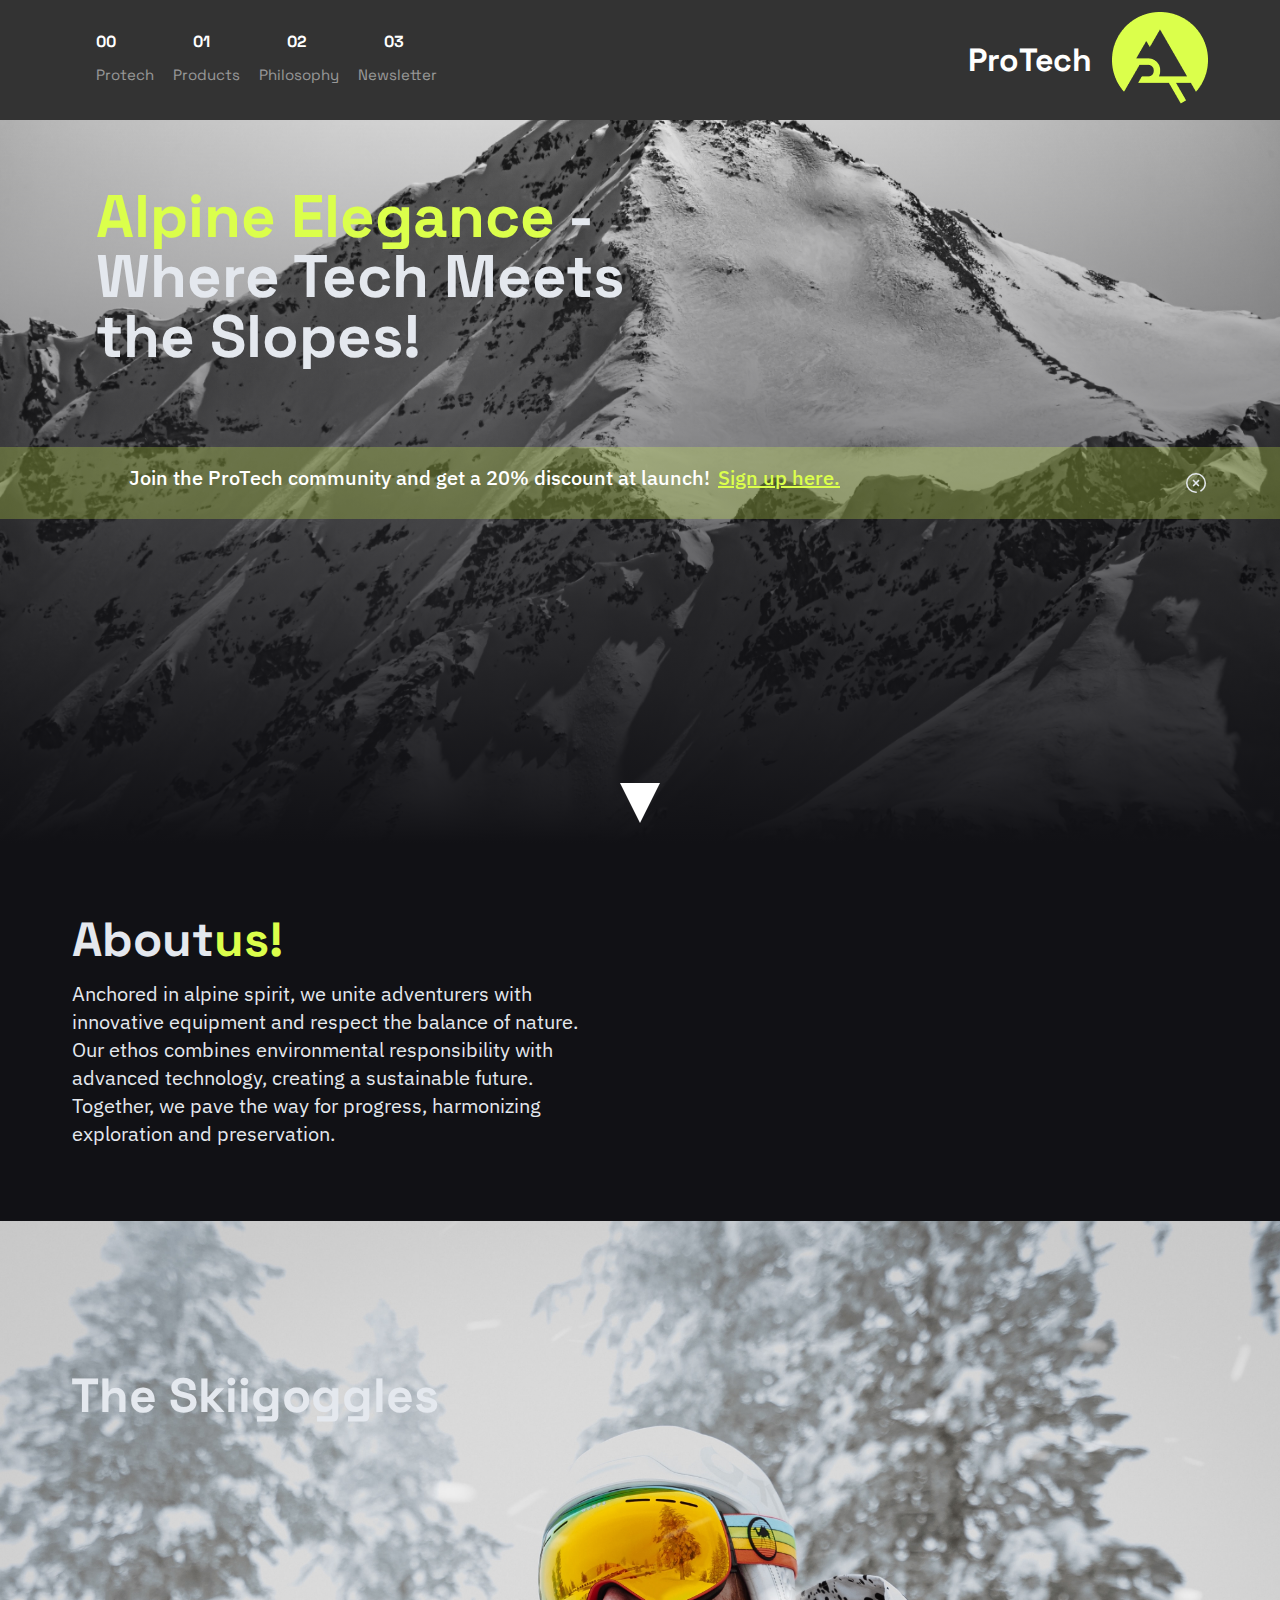
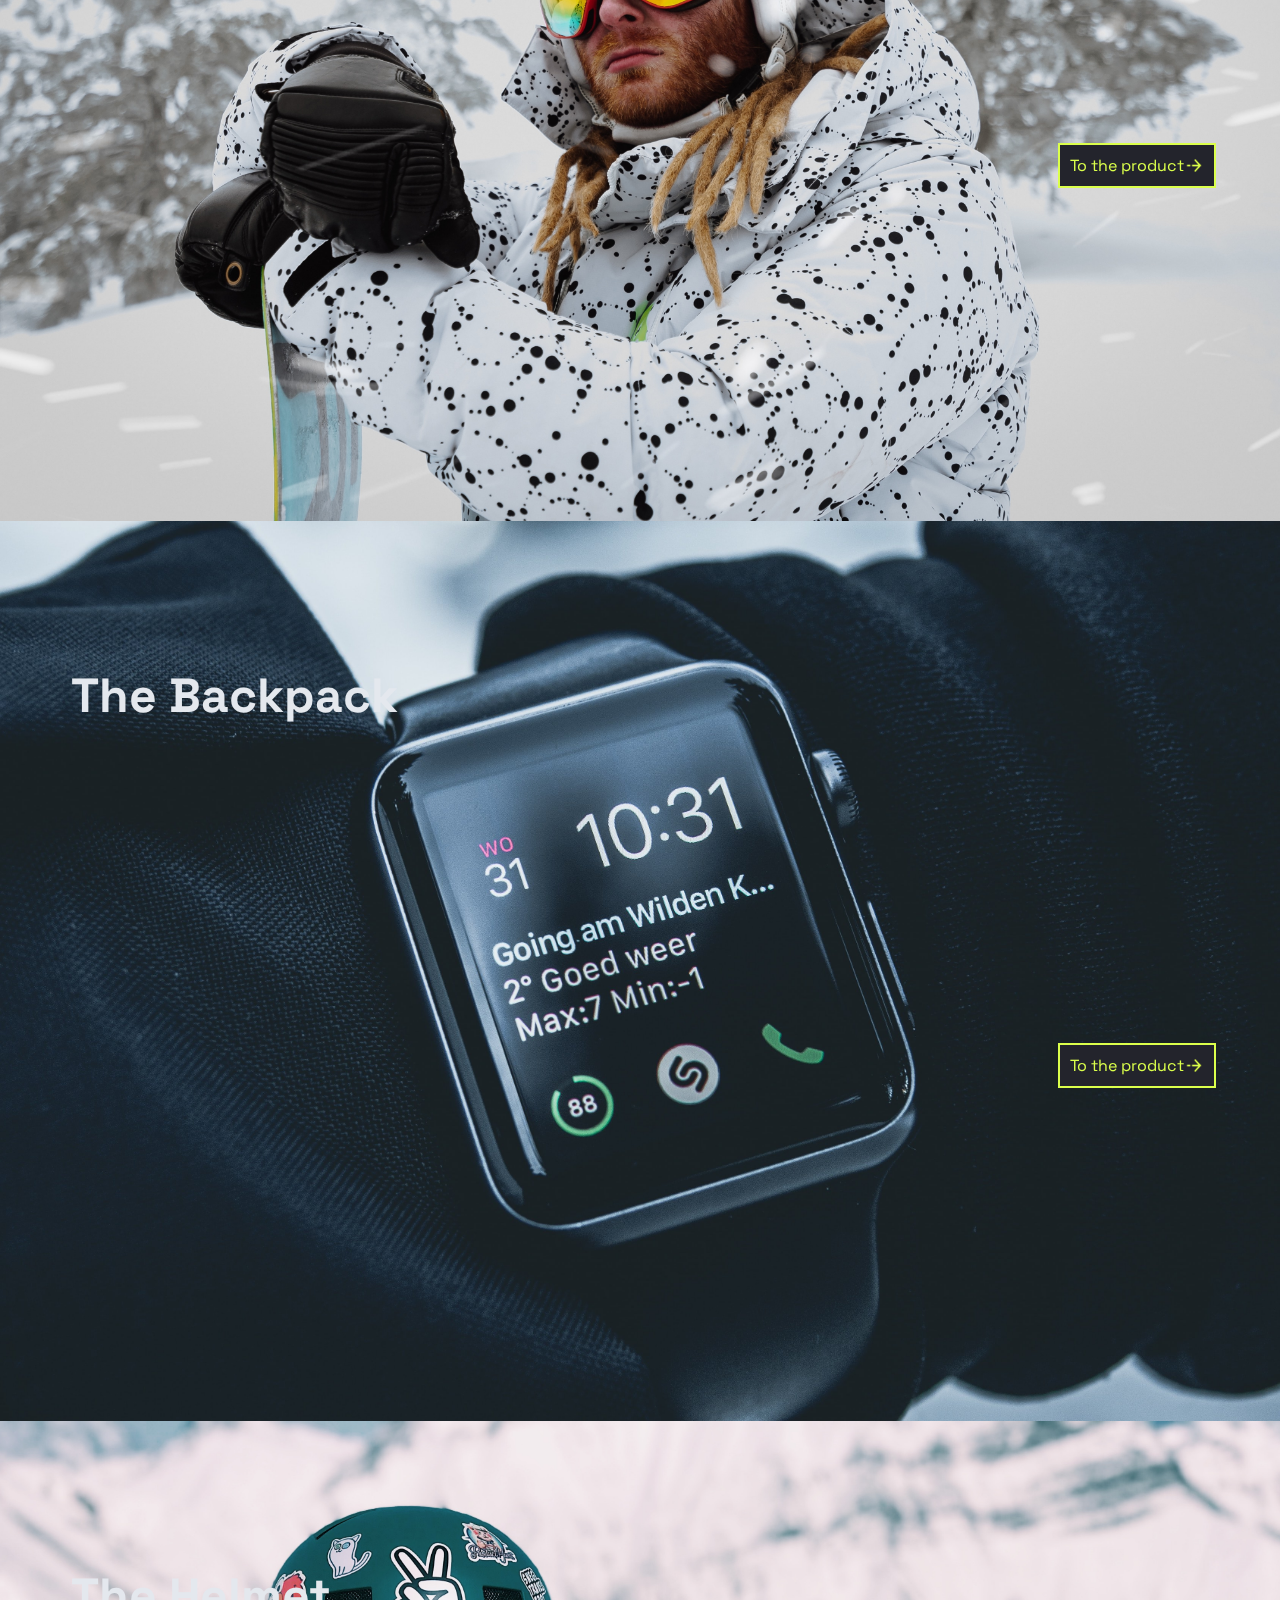
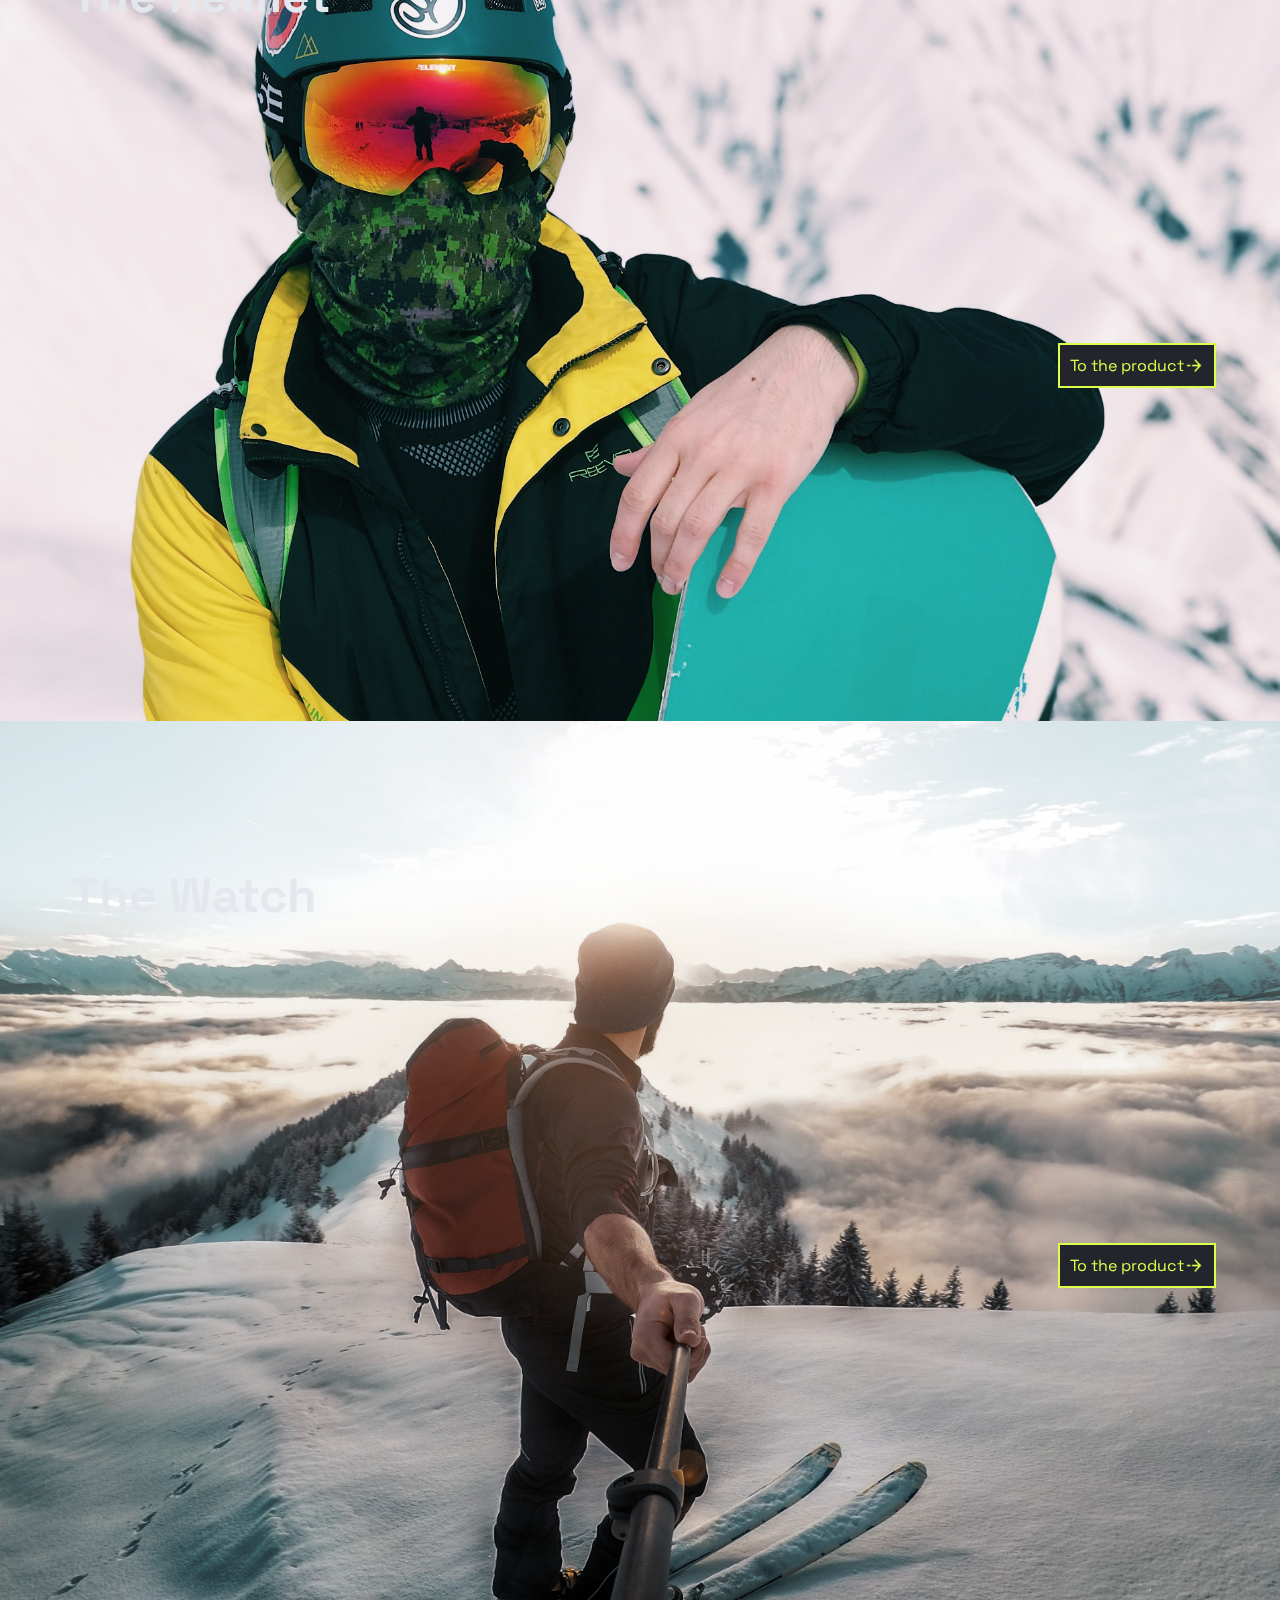
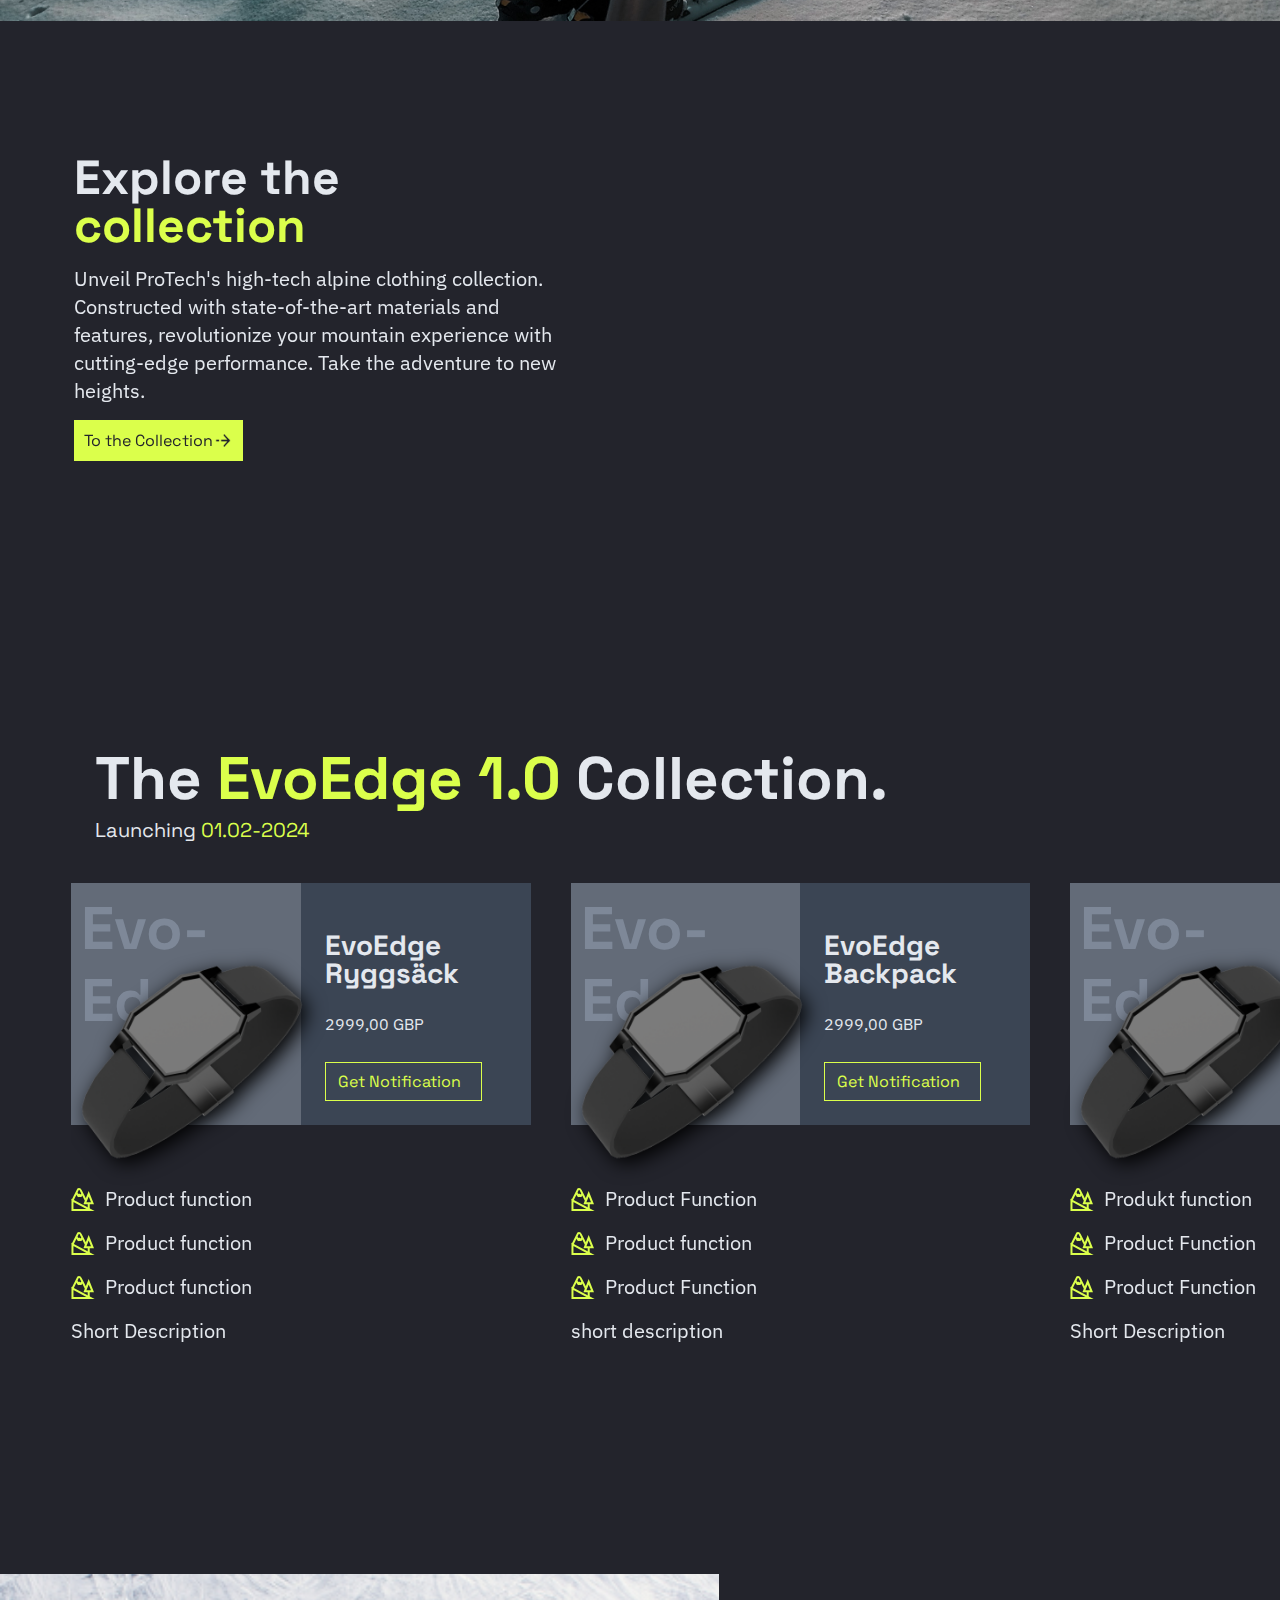
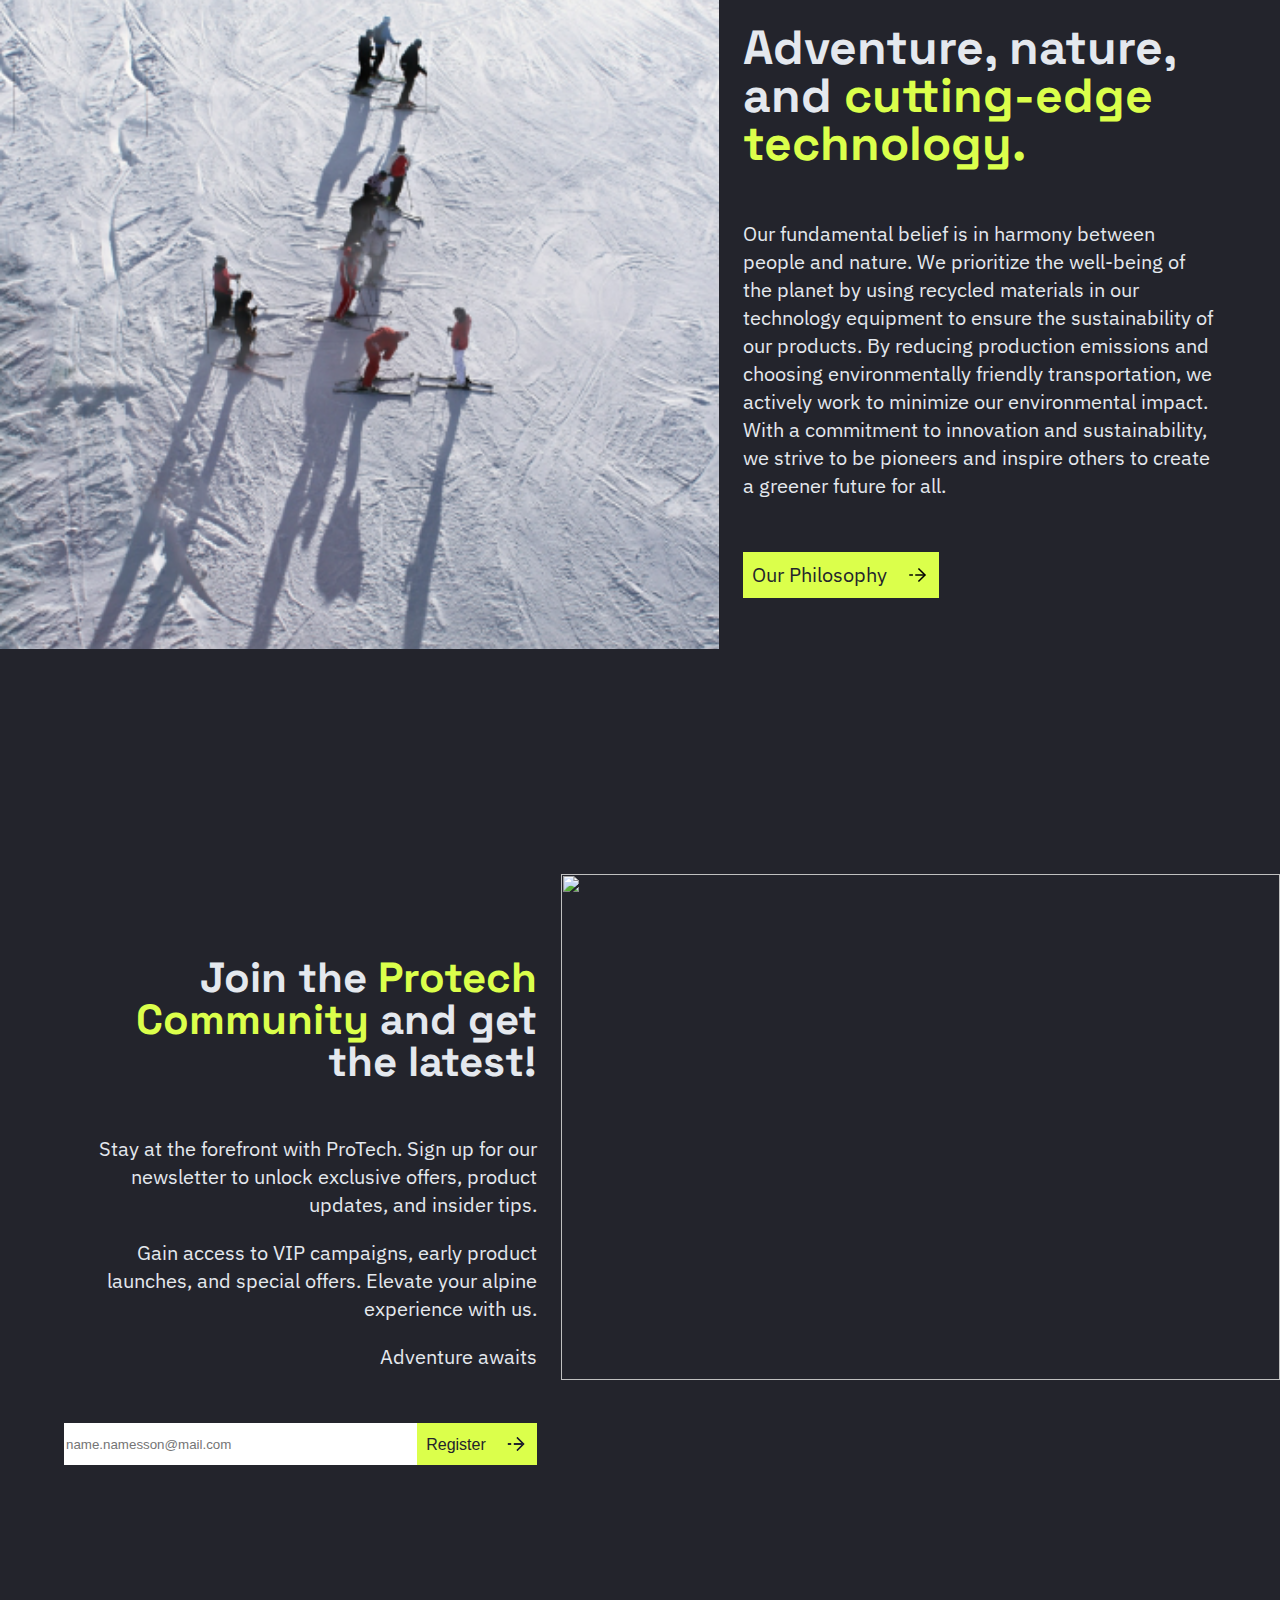
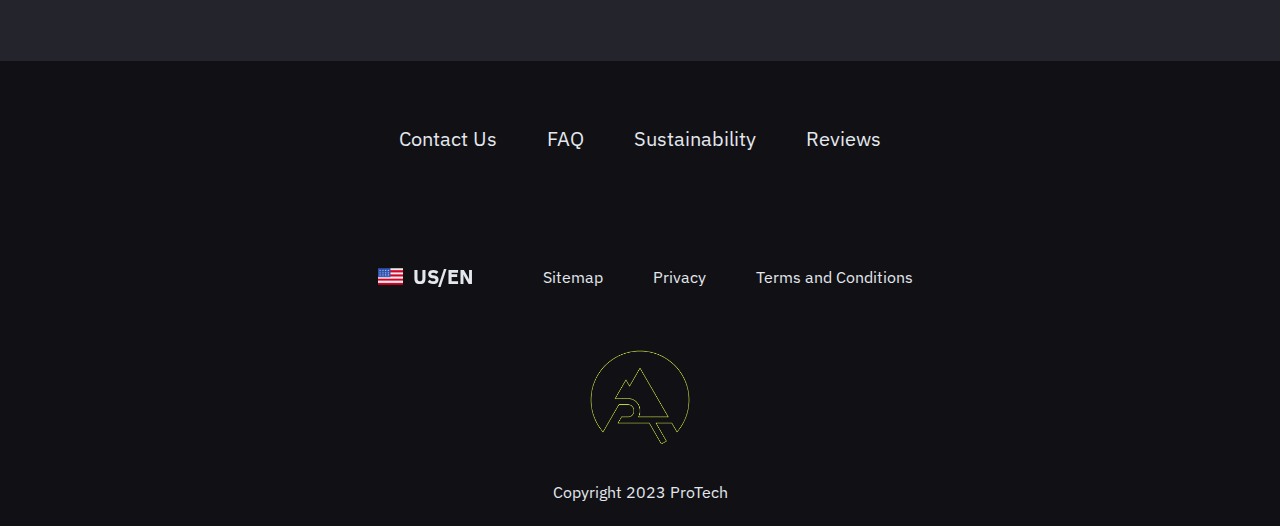
==== indexEN.html @ fd03e76d "Merge pull request #29 from Karlsson2/lasfix" ====
<!DOCTYPE html>
<html lang="en">
  <head>
    <meta charset="UTF-8" />
    <meta name="viewport" content="width=device-width, initial-scale=1.0" />
    <link rel="stylesheet" href="styles.css" />
    <link
      rel="stylesheet"
      href="https://cdnjs.cloudflare.com/ajax/libs/font-awesome/6.4.2/css/all.min.css"
      integrity="sha512-z3gLpd7yknf1YoNbCzqRKc4qyor8gaKU1qmn+CShxbuBusANI9QpRohGBreCFkKxLhei6S9CQXFEbbKuqLg0DA=="
      crossorigin="anonymous"
      referrerpolicy="no-referrer"
    />
    <link rel="preconnect" href="https://fonts.googleapis.com" />
    <link rel="preconnect" href="https://fonts.gstatic.com" crossorigin />
    <link
      href="https://fonts.googleapis.com/css2?family=Space+Grotesk:wght@300;400;500;600;700&display=swap"
      rel="stylesheet"
    />
    <link
      href="https://fonts.googleapis.com/css2?family=IBM+Plex+Sans&display=swap"
      rel="stylesheet"
    />
    <link
      rel="stylesheet"
      href="https://cdn.jsdelivr.net/npm/swiper@11/swiper-bundle.min.css"
    />
    <title>Pro-Tech</title>
  </head>
  <body>
    <div class="header"></div>
    <header class="sticky-nav" id="sticky-nav">
      <div class="headerlogo" id="headerlogo">
        <h1>ProTech</h1>
        <img src="images/Protech.png" alt="" />
      </div>
      <div id="navigation" class="navigation">
        <div class="numbers">
          <h2>00</h2>
          <h2>01</h2>
          <h2>02</h2>
          <h2>03</h2>
        </div>
        <div class="progress-bar" id="progress-bar"></div>
        <div class="pages">
          <h2>Protech</h2>
          <h2>Products</h2>
          <h2>Philosophy</h2>
          <h2>Newsletter</h2>
        </div>
      </div>
    </header>
    <div class="hero-image">
      <div class="main-title">
        <h1>
          <span class="mainTitlespan" style="color: #dbff4b"
            >Alpine Elegance </span
          >-<br />
          Where Tech Meets <br />the Slopes!
        </h1>
      </div>
      <div class="newsletterBanner">
        <p>
          Join the ProTech community and get a 20% discount at launch!
          <span class="newsletterlink">Sign up here.</span>
        </p>
        <svg
          xmlns="http://www.w3.org/2000/svg"
          width="24"
          height="24"
          viewBox="0 0 24 24"
          fill="none"
        >
          <path
            d="M14.4001 9.59424L9.6001 14.3862"
            stroke="#E4E8EE"
            stroke-width="1.5"
            stroke-linecap="square"
          />
          <path
            d="M14.4001 14.3893L9.6001 9.59229"
            stroke="#E4E8EE"
            stroke-width="1.5"
            stroke-linecap="square"
          />
          <path
            d="M16.952 19.814C19.536 18.173 21.25 15.287 21.25 12C21.25 6.891 17.11 2.75 12 2.75C6.89 2.75 2.75 6.891 2.75 12C2.75 17.108 6.89 21.25 12 21.25"
            stroke="#E4E8EE"
            stroke-width="1.5"
            stroke-linecap="square"
          />
        </svg>
      </div>
      <a href="#about-us"
        ><img class="arrow-title" src="images/arrow.png" alt=""
      /></a>
    </div>
    <div class="about-us" id="about-us">
      <div class="title">About<span class="limeyellow">us!</span></div>
      <div class="text">
        Anchored in alpine spirit, we unite adventurers with innovative
        equipment and respect the balance of nature. Our ethos combines
        environmental responsibility with advanced technology, creating a
        sustainable future. Together, we pave the way for progress, harmonizing
        exploration and preservation.
      </div>
    </div>
    <div class="slidey-images">
      <div class="image-card goggles">
        <h2 class="producth2">The Skiigoggles</h2>
        <div class="button-container">
          <h2>The Skiigoggles</h2>
          <a href="#">
            <div class="empty-button">
              To the product <img src="images/arrow-right.png" alt="" />
            </div>
          </a>
        </div>
      </div>
      <div class="image-card watch">
        <h2 class="producth2">The Backpack</h2>
        <div class="button-container">
          <h2>The Backpack</h2>
          <a href="#">
            <div class="empty-button">
              To the product <img src="images/arrow-right.png" alt="" />
            </div>
          </a>
        </div>
      </div>
      <div class="image-card helmet">
        <h2 class="producth2">The Helmet</h2>
        <div class="button-container">
          <h2>The Helmet</h2>
          <a href="#">
            <div class="empty-button">
              To the product <img src="images/arrow-right.png" alt="" />
            </div>
          </a>
        </div>
      </div>
      <div class="image-card backpack">
        <h2 class="producth2">The Watch</h2>
        <div class="button-container">
          <h2>The Watch</h2>
          <a href="#">
            <div class="empty-button">
              To the product <img src="images/arrow-right.png" alt="" />
            </div>
          </a>
        </div>
      </div>
      <div class="image-card-collection">
        <div class="title">
          Explore the <span class="limeyellow">collection</span>
        </div>
        <div class="text">
          Unveil ProTech's high-tech alpine clothing collection. Constructed
          with state-of-the-art materials and features, revolutionize your
          mountain experience with cutting-edge performance. Take the adventure
          to new heights.
        </div>
        <div class="button-container-collection">
          <a href="#">
            <div class="inverted-button">
              To the Collection
              <img src="images/arrow-right-black.png" alt="" />
            </div>
          </a>
        </div>
      </div>
    </div>
    <div class="product-carousel">
      <div class="product-title">
        <div class="title">
          The <span class="limeyellow">EvoEdge 1.0</span> Collection.
        </div>
        <div class="subtitle">
          Launching <span class="limeyellow"> 01.02-2024</span>
        </div>
      </div>

      <div class="swiper-container">
        <!-- Slider main container -->
        <div class="swiper">
          <!-- Additional required wrapper -->
          <div class="swiper-wrapper">
            <div class="swiper-slide card">
              <div class="card-wrapper">
                <div class="card-top">
                  <div class="top-text">Evo-</div>
                  <div class="bottom-text">Edge</div>
                  <img
                    class="floating-image"
                    src="images/watchnobg.png"
                    alt=""
                  />
                </div>
                <div class="card-bottom">
                  <div class="product-name">EvoEdge Ryggsäck</div>
                  <div class="product-price">2999,00 GBP</div>
                  <div class="product-button">
                    <div class="product-button-text">Get Notification</div>
                    <i class="fa-regular fa-bell"></i>
                  </div>
                </div>
              </div>
              <div class="card-wrapper-bottom">
                <div class="bulletpoint">
                  <svg
                    xmlns="http://www.w3.org/2000/svg"
                    width="24"
                    height="25"
                    viewBox="0 0 24 25"
                    fill="none"
                  >
                    <path
                      d="M19.6066 23.0009H1.47656V13.4609L19.6066 23.0009Z"
                      stroke="#DBFF4B"
                      stroke-width="2"
                      stroke-miterlimit="10"
                    />
                    <path
                      d="M1.47656 13.5L6.77656 2.84004C6.90363 2.586 7.09933 2.37265 7.34148 2.22418C7.58362 2.07571 7.86253 1.99806 8.14656 2.00004C8.43431 1.99837 8.71647 2.0795 8.95938 2.23376C9.20229 2.38802 9.39571 2.60889 9.51656 2.87004L14.9966 13.68"
                      stroke="#DBFF4B"
                      stroke-width="2"
                      stroke-miterlimit="10"
                    />
                    <path
                      d="M5.28906 5.82031L7.20906 8.68031L8.15906 7.73031L10.0691 8.68031L11.4291 6.87031"
                      stroke="#DBFF4B"
                      stroke-width="2"
                      stroke-miterlimit="10"
                    />
                    <path
                      d="M21.5206 16.3195H13.8906L17.7006 6.76953L21.5206 16.3195Z"
                      stroke="#DBFF4B"
                      stroke-width="2"
                      stroke-miterlimit="10"
                    />
                    <path
                      d="M17.7031 16.3203V22.0503"
                      stroke="#DBFF4B"
                      stroke-width="2"
                      stroke-miterlimit="10"
                    />
                  </svg>
                  <div class="bulletpoint-text">Product function</div>
                </div>
                <div class="bulletpoint">
                  <svg
                    xmlns="http://www.w3.org/2000/svg"
                    width="24"
                    height="25"
                    viewBox="0 0 24 25"
                    fill="none"
                  >
                    <path
                      d="M19.6066 23.0009H1.47656V13.4609L19.6066 23.0009Z"
                      stroke="#DBFF4B"
                      stroke-width="2"
                      stroke-miterlimit="10"
                    />
                    <path
                      d="M1.47656 13.5L6.77656 2.84004C6.90363 2.586 7.09933 2.37265 7.34148 2.22418C7.58362 2.07571 7.86253 1.99806 8.14656 2.00004C8.43431 1.99837 8.71647 2.0795 8.95938 2.23376C9.20229 2.38802 9.39571 2.60889 9.51656 2.87004L14.9966 13.68"
                      stroke="#DBFF4B"
                      stroke-width="2"
                      stroke-miterlimit="10"
                    />
                    <path
                      d="M5.28906 5.82031L7.20906 8.68031L8.15906 7.73031L10.0691 8.68031L11.4291 6.87031"
                      stroke="#DBFF4B"
                      stroke-width="2"
                      stroke-miterlimit="10"
                    />
                    <path
                      d="M21.5206 16.3195H13.8906L17.7006 6.76953L21.5206 16.3195Z"
                      stroke="#DBFF4B"
                      stroke-width="2"
                      stroke-miterlimit="10"
                    />
                    <path
                      d="M17.7031 16.3203V22.0503"
                      stroke="#DBFF4B"
                      stroke-width="2"
                      stroke-miterlimit="10"
                    />
                  </svg>
                  <div class="bulletpoint-text">Product function</div>
                </div>
                <div class="bulletpoint">
                  <svg
                    xmlns="http://www.w3.org/2000/svg"
                    width="24"
                    height="25"
                    viewBox="0 0 24 25"
                    fill="none"
                  >
                    <path
                      d="M19.6066 23.0009H1.47656V13.4609L19.6066 23.0009Z"
                      stroke="#DBFF4B"
                      stroke-width="2"
                      stroke-miterlimit="10"
                    />
                    <path
                      d="M1.47656 13.5L6.77656 2.84004C6.90363 2.586 7.09933 2.37265 7.34148 2.22418C7.58362 2.07571 7.86253 1.99806 8.14656 2.00004C8.43431 1.99837 8.71647 2.0795 8.95938 2.23376C9.20229 2.38802 9.39571 2.60889 9.51656 2.87004L14.9966 13.68"
                      stroke="#DBFF4B"
                      stroke-width="2"
                      stroke-miterlimit="10"
                    />
                    <path
                      d="M5.28906 5.82031L7.20906 8.68031L8.15906 7.73031L10.0691 8.68031L11.4291 6.87031"
                      stroke="#DBFF4B"
                      stroke-width="2"
                      stroke-miterlimit="10"
                    />
                    <path
                      d="M21.5206 16.3195H13.8906L17.7006 6.76953L21.5206 16.3195Z"
                      stroke="#DBFF4B"
                      stroke-width="2"
                      stroke-miterlimit="10"
                    />
                    <path
                      d="M17.7031 16.3203V22.0503"
                      stroke="#DBFF4B"
                      stroke-width="2"
                      stroke-miterlimit="10"
                    />
                  </svg>
                  <div class="bulletpoint-text">Product function</div>
                </div>
                <div class="card-wrapper-bottom-text">Short Description</div>
              </div>
            </div>
            <div class="swiper-slide card">
              <div class="card-wrapper">
                <div class="card-top">
                  <div class="top-text">Evo-</div>
                  <div class="bottom-text">Edge</div>
                  <img
                    class="floating-image"
                    src="images/watchnobg.png"
                    alt=""
                  />
                </div>
                <div class="card-bottom">
                  <div class="product-name">EvoEdge Backpack</div>
                  <div class="product-price">2999,00 GBP</div>
                  <div class="product-button">
                    <div class="product-button-text">Get Notification</div>
                    <i class="fa-regular fa-bell"></i>
                  </div>
                </div>
              </div>
              <div class="card-wrapper-bottom">
                <div class="bulletpoint">
                  <svg
                    xmlns="http://www.w3.org/2000/svg"
                    width="24"
                    height="25"
                    viewBox="0 0 24 25"
                    fill="none"
                  >
                    <path
                      d="M19.6066 23.0009H1.47656V13.4609L19.6066 23.0009Z"
                      stroke="#DBFF4B"
                      stroke-width="2"
                      stroke-miterlimit="10"
                    />
                    <path
                      d="M1.47656 13.5L6.77656 2.84004C6.90363 2.586 7.09933 2.37265 7.34148 2.22418C7.58362 2.07571 7.86253 1.99806 8.14656 2.00004C8.43431 1.99837 8.71647 2.0795 8.95938 2.23376C9.20229 2.38802 9.39571 2.60889 9.51656 2.87004L14.9966 13.68"
                      stroke="#DBFF4B"
                      stroke-width="2"
                      stroke-miterlimit="10"
                    />
                    <path
                      d="M5.28906 5.82031L7.20906 8.68031L8.15906 7.73031L10.0691 8.68031L11.4291 6.87031"
                      stroke="#DBFF4B"
                      stroke-width="2"
                      stroke-miterlimit="10"
                    />
                    <path
                      d="M21.5206 16.3195H13.8906L17.7006 6.76953L21.5206 16.3195Z"
                      stroke="#DBFF4B"
                      stroke-width="2"
                      stroke-miterlimit="10"
                    />
                    <path
                      d="M17.7031 16.3203V22.0503"
                      stroke="#DBFF4B"
                      stroke-width="2"
                      stroke-miterlimit="10"
                    />
                  </svg>
                  <div class="bulletpoint-text">Product Function</div>
                </div>
                <div class="bulletpoint">
                  <svg
                    xmlns="http://www.w3.org/2000/svg"
                    width="24"
                    height="25"
                    viewBox="0 0 24 25"
                    fill="none"
                  >
                    <path
                      d="M19.6066 23.0009H1.47656V13.4609L19.6066 23.0009Z"
                      stroke="#DBFF4B"
                      stroke-width="2"
                      stroke-miterlimit="10"
                    />
                    <path
                      d="M1.47656 13.5L6.77656 2.84004C6.90363 2.586 7.09933 2.37265 7.34148 2.22418C7.58362 2.07571 7.86253 1.99806 8.14656 2.00004C8.43431 1.99837 8.71647 2.0795 8.95938 2.23376C9.20229 2.38802 9.39571 2.60889 9.51656 2.87004L14.9966 13.68"
                      stroke="#DBFF4B"
                      stroke-width="2"
                      stroke-miterlimit="10"
                    />
                    <path
                      d="M5.28906 5.82031L7.20906 8.68031L8.15906 7.73031L10.0691 8.68031L11.4291 6.87031"
                      stroke="#DBFF4B"
                      stroke-width="2"
                      stroke-miterlimit="10"
                    />
                    <path
                      d="M21.5206 16.3195H13.8906L17.7006 6.76953L21.5206 16.3195Z"
                      stroke="#DBFF4B"
                      stroke-width="2"
                      stroke-miterlimit="10"
                    />
                    <path
                      d="M17.7031 16.3203V22.0503"
                      stroke="#DBFF4B"
                      stroke-width="2"
                      stroke-miterlimit="10"
                    />
                  </svg>
                  <div class="bulletpoint-text">Product function</div>
                </div>
                <div class="bulletpoint">
                  <svg
                    xmlns="http://www.w3.org/2000/svg"
                    width="24"
                    height="25"
                    viewBox="0 0 24 25"
                    fill="none"
                  >
                    <path
                      d="M19.6066 23.0009H1.47656V13.4609L19.6066 23.0009Z"
                      stroke="#DBFF4B"
                      stroke-width="2"
                      stroke-miterlimit="10"
                    />
                    <path
                      d="M1.47656 13.5L6.77656 2.84004C6.90363 2.586 7.09933 2.37265 7.34148 2.22418C7.58362 2.07571 7.86253 1.99806 8.14656 2.00004C8.43431 1.99837 8.71647 2.0795 8.95938 2.23376C9.20229 2.38802 9.39571 2.60889 9.51656 2.87004L14.9966 13.68"
                      stroke="#DBFF4B"
                      stroke-width="2"
                      stroke-miterlimit="10"
                    />
                    <path
                      d="M5.28906 5.82031L7.20906 8.68031L8.15906 7.73031L10.0691 8.68031L11.4291 6.87031"
                      stroke="#DBFF4B"
                      stroke-width="2"
                      stroke-miterlimit="10"
                    />
                    <path
                      d="M21.5206 16.3195H13.8906L17.7006 6.76953L21.5206 16.3195Z"
                      stroke="#DBFF4B"
                      stroke-width="2"
                      stroke-miterlimit="10"
                    />
                    <path
                      d="M17.7031 16.3203V22.0503"
                      stroke="#DBFF4B"
                      stroke-width="2"
                      stroke-miterlimit="10"
                    />
                  </svg>
                  <div class="bulletpoint-text">Product Function</div>
                </div>
                <div class="card-wrapper-bottom-text">short description</div>
              </div>
            </div>
            <div class="swiper-slide card">
              <div class="card-wrapper">
                <div class="card-top">
                  <div class="top-text">Evo-</div>
                  <div class="bottom-text">Edge</div>
                  <img
                    class="floating-image"
                    src="images/watchnobg.png"
                    alt=""
                  />
                </div>
                <div class="card-bottom">
                  <div class="product-name">EvoEdge Backpack</div>
                  <div class="product-price">2999,00 GBP</div>
                  <div class="product-button">
                    <div class="product-button-text">Get Notification</div>
                    <i class="fa-regular fa-bell"></i>
                  </div>
                </div>
              </div>
              <div class="card-wrapper-bottom">
                <div class="bulletpoint">
                  <svg
                    xmlns="http://www.w3.org/2000/svg"
                    width="24"
                    height="25"
                    viewBox="0 0 24 25"
                    fill="none"
                  >
                    <path
                      d="M19.6066 23.0009H1.47656V13.4609L19.6066 23.0009Z"
                      stroke="#DBFF4B"
                      stroke-width="2"
                      stroke-miterlimit="10"
                    />
                    <path
                      d="M1.47656 13.5L6.77656 2.84004C6.90363 2.586 7.09933 2.37265 7.34148 2.22418C7.58362 2.07571 7.86253 1.99806 8.14656 2.00004C8.43431 1.99837 8.71647 2.0795 8.95938 2.23376C9.20229 2.38802 9.39571 2.60889 9.51656 2.87004L14.9966 13.68"
                      stroke="#DBFF4B"
                      stroke-width="2"
                      stroke-miterlimit="10"
                    />
                    <path
                      d="M5.28906 5.82031L7.20906 8.68031L8.15906 7.73031L10.0691 8.68031L11.4291 6.87031"
                      stroke="#DBFF4B"
                      stroke-width="2"
                      stroke-miterlimit="10"
                    />
                    <path
                      d="M21.5206 16.3195H13.8906L17.7006 6.76953L21.5206 16.3195Z"
                      stroke="#DBFF4B"
                      stroke-width="2"
                      stroke-miterlimit="10"
                    />
                    <path
                      d="M17.7031 16.3203V22.0503"
                      stroke="#DBFF4B"
                      stroke-width="2"
                      stroke-miterlimit="10"
                    />
                  </svg>
                  <div class="bulletpoint-text">Produkt function</div>
                </div>
                <div class="bulletpoint">
                  <svg
                    xmlns="http://www.w3.org/2000/svg"
                    width="24"
                    height="25"
                    viewBox="0 0 24 25"
                    fill="none"
                  >
                    <path
                      d="M19.6066 23.0009H1.47656V13.4609L19.6066 23.0009Z"
                      stroke="#DBFF4B"
                      stroke-width="2"
                      stroke-miterlimit="10"
                    />
                    <path
                      d="M1.47656 13.5L6.77656 2.84004C6.90363 2.586 7.09933 2.37265 7.34148 2.22418C7.58362 2.07571 7.86253 1.99806 8.14656 2.00004C8.43431 1.99837 8.71647 2.0795 8.95938 2.23376C9.20229 2.38802 9.39571 2.60889 9.51656 2.87004L14.9966 13.68"
                      stroke="#DBFF4B"
                      stroke-width="2"
                      stroke-miterlimit="10"
                    />
                    <path
                      d="M5.28906 5.82031L7.20906 8.68031L8.15906 7.73031L10.0691 8.68031L11.4291 6.87031"
                      stroke="#DBFF4B"
                      stroke-width="2"
                      stroke-miterlimit="10"
                    />
                    <path
                      d="M21.5206 16.3195H13.8906L17.7006 6.76953L21.5206 16.3195Z"
                      stroke="#DBFF4B"
                      stroke-width="2"
                      stroke-miterlimit="10"
                    />
                    <path
                      d="M17.7031 16.3203V22.0503"
                      stroke="#DBFF4B"
                      stroke-width="2"
                      stroke-miterlimit="10"
                    />
                  </svg>
                  <div class="bulletpoint-text">Product Function</div>
                </div>
                <div class="bulletpoint">
                  <svg
                    xmlns="http://www.w3.org/2000/svg"
                    width="24"
                    height="25"
                    viewBox="0 0 24 25"
                    fill="none"
                  >
                    <path
                      d="M19.6066 23.0009H1.47656V13.4609L19.6066 23.0009Z"
                      stroke="#DBFF4B"
                      stroke-width="2"
                      stroke-miterlimit="10"
                    />
                    <path
                      d="M1.47656 13.5L6.77656 2.84004C6.90363 2.586 7.09933 2.37265 7.34148 2.22418C7.58362 2.07571 7.86253 1.99806 8.14656 2.00004C8.43431 1.99837 8.71647 2.0795 8.95938 2.23376C9.20229 2.38802 9.39571 2.60889 9.51656 2.87004L14.9966 13.68"
                      stroke="#DBFF4B"
                      stroke-width="2"
                      stroke-miterlimit="10"
                    />
                    <path
                      d="M5.28906 5.82031L7.20906 8.68031L8.15906 7.73031L10.0691 8.68031L11.4291 6.87031"
                      stroke="#DBFF4B"
                      stroke-width="2"
                      stroke-miterlimit="10"
                    />
                    <path
                      d="M21.5206 16.3195H13.8906L17.7006 6.76953L21.5206 16.3195Z"
                      stroke="#DBFF4B"
                      stroke-width="2"
                      stroke-miterlimit="10"
                    />
                    <path
                      d="M17.7031 16.3203V22.0503"
                      stroke="#DBFF4B"
                      stroke-width="2"
                      stroke-miterlimit="10"
                    />
                  </svg>
                  <div class="bulletpoint-text">Product Function</div>
                </div>
                <div class="card-wrapper-bottom-text">Short Description</div>
              </div>
            </div>
            <div class="swiper-slide card">
              <div class="card-wrapper">
                <div class="card-top">
                  <div class="top-text">Evo-</div>
                  <div class="bottom-text">Edge</div>
                  <img
                    class="floating-image"
                    src="images/watchnobg.png"
                    alt=""
                  />
                </div>
                <div class="card-bottom">
                  <div class="product-name">EvoEdge Backpack</div>
                  <div class="product-price">2999,00 GBP</div>
                  <div class="product-button">
                    <div class="product-button-text">Get Notification</div>
                    <i class="fa-regular fa-bell"></i>
                  </div>
                </div>
              </div>
              <div class="card-wrapper-bottom">
                <div class="bulletpoint">
                  <svg
                    xmlns="http://www.w3.org/2000/svg"
                    width="24"
                    height="25"
                    viewBox="0 0 24 25"
                    fill="none"
                  >
                    <path
                      d="M19.6066 23.0009H1.47656V13.4609L19.6066 23.0009Z"
                      stroke="#DBFF4B"
                      stroke-width="2"
                      stroke-miterlimit="10"
                    />
                    <path
                      d="M1.47656 13.5L6.77656 2.84004C6.90363 2.586 7.09933 2.37265 7.34148 2.22418C7.58362 2.07571 7.86253 1.99806 8.14656 2.00004C8.43431 1.99837 8.71647 2.0795 8.95938 2.23376C9.20229 2.38802 9.39571 2.60889 9.51656 2.87004L14.9966 13.68"
                      stroke="#DBFF4B"
                      stroke-width="2"
                      stroke-miterlimit="10"
                    />
                    <path
                      d="M5.28906 5.82031L7.20906 8.68031L8.15906 7.73031L10.0691 8.68031L11.4291 6.87031"
                      stroke="#DBFF4B"
                      stroke-width="2"
                      stroke-miterlimit="10"
                    />
                    <path
                      d="M21.5206 16.3195H13.8906L17.7006 6.76953L21.5206 16.3195Z"
                      stroke="#DBFF4B"
                      stroke-width="2"
                      stroke-miterlimit="10"
                    />
                    <path
                      d="M17.7031 16.3203V22.0503"
                      stroke="#DBFF4B"
                      stroke-width="2"
                      stroke-miterlimit="10"
                    />
                  </svg>
                  <div class="bulletpoint-text">Produkt function</div>
                </div>
                <div class="bulletpoint">
                  <svg
                    xmlns="http://www.w3.org/2000/svg"
                    width="24"
                    height="25"
                    viewBox="0 0 24 25"
                    fill="none"
                  >
                    <path
                      d="M19.6066 23.0009H1.47656V13.4609L19.6066 23.0009Z"
                      stroke="#DBFF4B"
                      stroke-width="2"
                      stroke-miterlimit="10"
                    />
                    <path
                      d="M1.47656 13.5L6.77656 2.84004C6.90363 2.586 7.09933 2.37265 7.34148 2.22418C7.58362 2.07571 7.86253 1.99806 8.14656 2.00004C8.43431 1.99837 8.71647 2.0795 8.95938 2.23376C9.20229 2.38802 9.39571 2.60889 9.51656 2.87004L14.9966 13.68"
                      stroke="#DBFF4B"
                      stroke-width="2"
                      stroke-miterlimit="10"
                    />
                    <path
                      d="M5.28906 5.82031L7.20906 8.68031L8.15906 7.73031L10.0691 8.68031L11.4291 6.87031"
                      stroke="#DBFF4B"
                      stroke-width="2"
                      stroke-miterlimit="10"
                    />
                    <path
                      d="M21.5206 16.3195H13.8906L17.7006 6.76953L21.5206 16.3195Z"
                      stroke="#DBFF4B"
                      stroke-width="2"
                      stroke-miterlimit="10"
                    />
                    <path
                      d="M17.7031 16.3203V22.0503"
                      stroke="#DBFF4B"
                      stroke-width="2"
                      stroke-miterlimit="10"
                    />
                  </svg>
                  <div class="bulletpoint-text">Produkt function</div>
                </div>
                <div class="bulletpoint">
                  <svg
                    xmlns="http://www.w3.org/2000/svg"
                    width="24"
                    height="25"
                    viewBox="0 0 24 25"
                    fill="none"
                  >
                    <path
                      d="M19.6066 23.0009H1.47656V13.4609L19.6066 23.0009Z"
                      stroke="#DBFF4B"
                      stroke-width="2"
                      stroke-miterlimit="10"
                    />
                    <path
                      d="M1.47656 13.5L6.77656 2.84004C6.90363 2.586 7.09933 2.37265 7.34148 2.22418C7.58362 2.07571 7.86253 1.99806 8.14656 2.00004C8.43431 1.99837 8.71647 2.0795 8.95938 2.23376C9.20229 2.38802 9.39571 2.60889 9.51656 2.87004L14.9966 13.68"
                      stroke="#DBFF4B"
                      stroke-width="2"
                      stroke-miterlimit="10"
                    />
                    <path
                      d="M5.28906 5.82031L7.20906 8.68031L8.15906 7.73031L10.0691 8.68031L11.4291 6.87031"
                      stroke="#DBFF4B"
                      stroke-width="2"
                      stroke-miterlimit="10"
                    />
                    <path
                      d="M21.5206 16.3195H13.8906L17.7006 6.76953L21.5206 16.3195Z"
                      stroke="#DBFF4B"
                      stroke-width="2"
                      stroke-miterlimit="10"
                    />
                    <path
                      d="M17.7031 16.3203V22.0503"
                      stroke="#DBFF4B"
                      stroke-width="2"
                      stroke-miterlimit="10"
                    />
                  </svg>
                  <div class="bulletpoint-text">Product Function</div>
                </div>
                <div class="card-wrapper-bottom-text">
                  Brief description of the product and how good it is
                </div>
              </div>
            </div>
          </div>
        </div>
      </div>
    </div>

    <div class="all-products"></div>
    <div class="community">
      <div class="communityimg">
        <img src="images/communityimage.png" alt="" />
      </div>
      <div class="communitywrapper">
        <h2 class="communityTitle">
          Adventure, nature, and
          <span class="limeyellow">cutting-edge technology.</span>
        </h2>
        <p>
          Our fundamental belief is in harmony between people and nature. We
          prioritize the well-being of the planet by using recycled materials in
          our technology equipment to ensure the sustainability of our products.
          By reducing production emissions and choosing environmentally friendly
          transportation, we actively work to minimize our environmental impact.
          With a commitment to innovation and sustainability, we strive to be
          pioneers and inspire others to create a greener future for all.
        </p>
        <button class="communityButton">
          <p>Our Philosophy</p>

          <svg
            xmlns="http://www.w3.org/2000/svg"
            width="25"
            height="24"
            viewBox="0 0 25 24"
            fill="none"
          >
            <path
              d="M7.16749 12.0005H5.00049"
              stroke="black"
              stroke-width="1.5"
              stroke-linecap="square"
            />
            <path
              d="M19.3996 12.0005H10.9966"
              stroke="black"
              stroke-width="1.5"
              stroke-linecap="square"
            />
            <path
              d="M13.9497 5.97998L19.9997 12L13.9497 18.02"
              stroke="black"
              stroke-width="1.5"
              stroke-linecap="square"
            />
          </svg>
        </button>
      </div>
    </div>
    <div class="signup">
      <div class="signupimg">
        <img
          src="https://storage.googleapis.com/skibro/cms/2019/08/6cbc814f-how-to-dress-for-skiing-770x502.jpg"
          alt=""
        />
      </div>
      <div class="signupWrapper">
        <h2>
          Join the <span class="limeyellow">Protech Community</span> and get the
          latest!
        </h2>

        <div class="text">
          <p>
            Stay at the forefront with ProTech. Sign up for our newsletter to
            unlock exclusive offers, product updates, and insider tips.
          </p>

          <p>
            Gain access to VIP campaigns, early product launches, and special
            offers. Elevate your alpine experience with us.
          </p>

          <p>Adventure awaits</p>
        </div>
        <form class="signupform" action="#">
          <input type="text" placeholder="name.namesson@mail.com" />
          <button class="communityButton">
            <p>Register</p>
            <img src="images/arrow-right-black.png" alt="" />
          </button>
        </form>
      </div>
    </div>
    <div class="footer">
      <div class="footer-header dropdown" id="footer-header">
        <div
          class="option en-us dropbtn"
          role="button"
          onclick="toggleDropdown()"
        >
          <img src="images/us-en-flag.png" alt="" />
          <div class="language">US/EN</div>

          <div
            id="dropdownArrow"
            class="fa-solid fa-chevron-down dropdown-arrow down"
          ></div>
        </div>
        <div class="dropdown-content not-visible" id="languageDropdown">
          <a href="index.html">
            <div class="option">
              <img src="images/se-sv.png" alt="" />
              <div class="language">SE/SV</div>
            </div>
          </a>
        </div>
      </div>
      <div class="footer-content">
        <div class="footer-menu">
          <a href="#">Contact Us</a>
          <a href="#">FAQ</a>
          <a href="#">Sustainability</a>
          <a href="#">Reviews</a>
        </div>
        <div class="footer-social">
          <a href="www.instagram.com"><i class="fa-brands fa-instagram"></i></a>
          <a href="www.facebook.com"><i class="fa-brands fa-facebook"></i></a>
          <a href="www.twitter.com"><i class="fa-brands fa-x-twitter"></i></a>
          <a href="www.linkedin.com"
            ><i class="fa-brands fa-linkedin-in"></i
          ></a>
          <a href="www.youtube.com"><i class="fa-brands fa-youtube"></i></a>
        </div>
        <div class="footer-privacy-toc">
          <div class="desktop-language hidden-mobile" id="desktop-language">
            <div class="option" role="button">
              <img src="images/us-en-flag.png" alt="" />
              <div class="language">US/EN</div>

              <div
                id="dropdown-arrow-desktop"
                class="fa-solid fa-chevron-down dropdown-arrow-desktop down"
              ></div>
            </div>
            <div
              class="dropdown-content-desktop not-visible"
              id="dropdown-content-desktop"
            >
              <a href="index.html">
                <div class="option">
                  <img src="images/se-sv.png" alt="" />
                  <div class="language">SWE/SV</div>
                </div>
              </a>
            </div>
          </div>
          <a href="#">Sitemap</a>
          <a href="#">Privacy</a>
          <a href="#">Terms and Conditions</a>
        </div>
        <div class="footer-copyright">
          <div class="footer-logo hidden-mobile">
            <img src="images/logo.png" alt="" />
          </div>
          <span>Copyright 2023 ProTech</span>
        </div>
      </div>
    </div>
    <script src="https://cdn.jsdelivr.net/npm/swiper@11/swiper-bundle.min.js"></script>

    <script src="script.js"></script>
  </body>
</html>
---- styles.css ----
:root {
  --background-darkblack: #111115;
  --Background-darkest: #23242c;
  --Background-dark: #3b4554;
  --Background-light: #636b78;
  --Bluecloud: #99a6b9;
  --Whiter: #e4e8ee;
  --Limeyellow: #dbff4b;
  --swiper-theme-color: #e4e8ee !important;
}

* {
  box-sizing: border-box;
}

body {
  background-color: var(--Background-darkest);
  width: 100vw;
  overflow-x: hidden;
  font-family: "Space Grotesk", sans-serif;
  margin: 0px;
  padding: 0px;
}

.sticky-nav {
  position: sticky;
  top: 0;
  background-color: #333;
  color: white;
  display: flex;
  flex-direction: column;
  z-index: 2;
}
a {
  text-decoration: none;
}
.progress-bar {
  margin-top: 15px;
  height: 5px;
  width: 0;
  background-color: #dbff4b;
  transition: width 0.5s;
}

.newsletterBanner {
  display: flex;
  width: 100%;
  padding: 8px 24px;
  align-items: center;
  gap: 8px;
  flex-shrink: 0;
  background: rgba(219, 255, 75, 0.25);
}

.navigation {
  box-sizing: border-box;
  display: flex;
  width: 390px;
  padding: 0px 24px 24px 24px;
  flex-direction: column;
  align-items: flex-start;
  gap: 8px;
}

.numbers {
  display: flex;
  gap: 76px;
  width: 100%;
  height: 16px;
}

.numbers h2 {
  color: #fff;
  font-family: Space Grotesk;
  font-size: 16px;
  font-style: normal;
  font-weight: 700;
  line-height: 23px;
  white-space: nowrap;
}

.pages {
  display: flex;
  gap: 18px;
  align-items: center;
  align-self: stretch;
  width: 100%;
  height: 11px;
}

.pages h2 {
  color: rgba(255, 255, 255, 0.5);
  text-align: center;
  font-family: Space Grotesk;
  font-size: 15px;
  font-style: normal;
  font-weight: 400;
  line-height: 23px;
  white-space: nowrap;
}

.headerlogo {
  display: flex;
  flex-direction: row;
  justify-content: center;
  align-items: center;
  padding: 24px 24px 0px 24px;
  transition: max-height 0.3s ease, opacity 0.3s ease;
}

#headerlogo.hidden {
  opacity: 0;
  display: none; /* Göm elementet när opacitin är 0 */
}

.about-us {
  padding: 36px 24px 75px 24px;
  background-color: var(--background-darkblack);
  color: var(--Whiter);
  display: flex;
  gap: 16px;
  flex-direction: column;
}
.limeyellow {
  color: var(--Limeyellow);
}
.title {
  color: var(--Whiter);
  font-size: 28px;
  font-weight: bold;
}
.text {
  color: var(--Whiter);
  font-size: 16px;
  font-weight: 400;
}

.hero-image {
  margin: -177px 0px 0px 0px;
  padding: 50px 0px 24px 0px;
  height: 100vh;
  object-fit: cover;

  background-image: linear-gradient(
      180deg,
      rgba(17, 17, 21, 0) 20%,
      rgba(17, 17, 21, 1) 100%
    ),
    url(images/snowboard.jpg);
  background-size: cover;
  background-position: center;
  display: flex;
  align-items: center;
  position: relative;
  flex-direction: column;
  gap: 5em;
}

.newsletterBanner p {
  display: inline-block;
  gap: 8px;
  flex: 1 0 0;
  font-family: IBM Plex Sans;
  font-size: 16px;
  font-style: normal;
  font-weight: 400;

  height: 50px;
  color: #fff;
}

.newsletterBanner p span {
  color: var(--Yellow, #dbff4b);
  font-family: IBM Plex Sans;
  font-size: 16px;
  font-style: normal;
  font-weight: 400;
  line-height: 23px;
  text-decoration-line: underline;
  height: 50px;
}

.arrow-title {
  position: absolute;
  bottom: 0;
  right: 50%;
  left: 50%;
  transform: translate(-50%, -50%);
}

.main-title {
  padding-left: 24px;
  padding-right: 24px;
  margin-top: 200px;
}

.main-title h1 {
  font-family: "Space Grotesk";
  font-size: 60px;
  font-style: normal;
  font-weight: 700;
  line-height: 60px;
  color: var(--Whiter);
}

.product-name {
  color: var(--Whiter);
}

.footer {
  background-color: var(--Background-darkblack);
  color: var(--Whiter);
  font-family: "IBM Plex Sans";
}
.footer-header {
  padding: 0px 24px;
  background-color: var(--Background-light);
}
.footer-content {
  background-color: var(--background-darkblack);
  padding: 24px 24px;
  display: flex;
  flex-direction: column;
  gap: 40px;
}
.footer-header-language {
  background-color: var(--Background-light);
}
.option {
  display: flex;
  font-size: 20px;
  font-weight: bold;
  align-items: center;
  gap: 10px;
  padding: 10px 0px;
}
.option img {
  height: 25px;
  width: 25px;
}
.dropbtn {
  cursor: pointer;
}

.footer-menu {
  display: flex;
  flex-direction: column;
  font-size: 20px;
  font-weight: 400;
  gap: 32px;
}
.footer-social {
  font-size: 2.9em;
  display: flex;
  justify-content: space-between;
}
.footer a {
  color: var(--Whiter);
  text-decoration: none;
}
.footer-copyright {
  text-align: center;
}
.footer a:hover {
  color: var(--Limeyellow);
}
.footer-privacy-toc {
  display: flex;
  justify-content: space-between;
}

.producth2 {
  display: none;
}

.image-card {
  background-size: cover;
  background-position: center;
  width: 100vw;
  height: 100vh;
  position: sticky;
  top: 0;
}
.image-card-collection {
  gap: 10px;
  background-size: cover;
  background-position: center;
  width: 100vw;
  height: 50vh;
  position: sticky;
  top: 0;
  display: flex;
  flex-direction: column;
  justify-content: flex-end;
  padding: 50px 24px;
}

.goggles {
  background-image: url(images/goggles.jpg);
}
.watch {
  background-image: url(images/watch.jpg);
}
.helmet {
  background-image: url(images/helmet.jpg);
}
.backpack {
  background-image: url(images/backpack.jpg);
}
.hidden-mobile {
  display: none;
}
.button-container {
  display: flex;
  flex-direction: column;
  padding: 210px 24px;
  justify-content: flex-start;
  gap: 10px;
}
.button-container-collection {
  gap: 10px;
  display: flex;
  justify-content: flex-start;
}
.empty-button {
  color: var(--Limeyellow);
  border: 1px solid var(--Limeyellow);
  padding: 10px;
  display: flex;
  justify-content: space-around;
  width: 180px;
  background-color: transparent;
  -webkit-transition: all 0.15s ease-in-out;
  transition: all 0.15s ease-in-out;
  color: var(--Limeyellow);
}
.empty-button img {
  width: 20px;
}
.empty-button:hover {
  box-shadow: 0 0 10px 0 var(--Limeyellow) inset, 0 0 20px 2px var(--Limeyellow);
  border: 3px solid var(--Limeyellow);
}

.inverted-button {
  background: var(--Limeyellow);
  color: var(--Background-darkest);
  padding: 10px;
  display: flex;
  justify-self: flex-end;
  justify-content: space-around;
}

.inverted-button a {
  color: var(--Background-darkest);
}
.inverted-button img {
  width: 20px;
}

.inverted-button:hover {
  box-shadow: 0 0 10px 0 var(--Limeyellow) inset, 0 0 20px 2px var(--Limeyellow);
}

.community {
  display: flex;
  flex-direction: column;
}
.communityButton p {
  text-wrap: nowrap;
}

.communitywrapper {
  display: flex;
  flex-direction: column;
  gap: 16px;
  justify-content: center;
  align-items: left;
  padding: 76px 24px;
  background-color: var(--Background-darkest);
  color: var(--Whiter);
}

.communityimg {
  display: flex;
  height: 390px;
}
.communityimg img,
.signupimg img {
  width: 100%;
  object-fit: cover;
}

.communityTitle {
  font-size: 28px;
  font-style: normal;
  font-weight: 700;
  line-height: 33px;
  text-align: left;
  margin: 0px;
}

.communityButton {
  display: flex;
  background-color: var(--Limeyellow);
  color: #000000;
  gap: 18px;
  align-items: center;
  align-self: flex-start;
  justify-content: center;
  border-style: none;
  padding: 9px;
}

.communityButton p {
  color: var(--Background-darkest);
  font-size: 16px;
  font-style: normal;
  font-weight: 400;
  line-height: 23px;
  margin: 0;
}
.signup {
  display: flex;
  flex-direction: column-reverse;
}
.signupWrapper {
  display: flex;
  flex-direction: column;
  gap: 16px;
  padding: 76px 24px;
  justify-content: center;
  align-items: start;
  color: var(--Whiter);
  background-color: var(--Background-darkest);
}
.signupWrapper h2 {
  margin: 0px;
  font-family: "Space Grotesk";
  font-size: 28px;
}

.signupform {
  display: flex;
  gap: 0px;
  width: 100%;
}
.signupform input {
  width: 100%;
  height: 42px;
  border: none;
}
h1 {
  margin: 0px;
}
.headerlogo img {
  height: 55px;
}
.headerlogo h1 {
  margin-right: 20px;
}

.swiper {
  width: 100%;
}
.swiper-slide img {
  object-fit: cover;
}
.swiper-container {
  padding: 20 0px;
  width: 100%;
}
.product-carousel {
  background-color: var(--Background-darkest);
  display: flex;
  flex-direction: column;
  justify-content: center;
  gap: 40px;
  padding: 24px 0px 24px 0px;
  width: 100%;
  margin: 0 auto;
  height: 100vh;
}

.product-title {
  padding: 0px 24px;
  color: var(--Whiter);
  font-size: 32px;
}

.subtitle {
  font-size: 16px;
}

.text-container,
.text-container {
  display: flex;
  justify-content: space-between;
  padding: 10px;
}
.swiper-slide img {
  border-radius: 2px 2px 0px 0px;
}
.card-title {
  color: var(--Whiter);
}

.link {
  position: absolute;
  bottom: 10px;
  display: flex;
  justify-content: center;
  align-items: center;
  right: 10px;
}
.link .empty-button {
  width: auto;
}
.link .fa-plus {
  display: flex;
  justify-content: center;
  align-items: center;
  padding: 0px 0px 0px 5px;
}
.button-container h2 {
  font-size: 28px;
  font-style: normal;
  font-weight: 700;
  line-height: 33px;
  color: var(--Whiter);
}
.card-header {
  position: relative;
  background-image: url(images/watchstudio.png);
  background-size: cover;
  background-position: 50% 50%;
  height: 300px;
}
.empty-card-heart {
  color: var(--Whiter);
  position: absolute;
  top: 10px;
  right: 10px;
  font-size: 26px;
}
.solid-card-heart {
  color: var(--Limeyellow);
  position: absolute;
  top: 10px;
  right: 10px;
  font-size: 26px;
  transition: all ease-in-out 300ms;
}
.visible {
  display: block;
}
.not-visible {
  display: none;
}

.up {
  transform: rotate(-180deg);
}

.down {
}

.swiper-slide {
  opacity: 0.5;
  margin-top: 40px;
  transition: opacity 0.3s, margin-top 0.3s !important;
}

.swiper-slide-active {
  opacity: 1;
  margin-top: 0px;
}

.card-wrapper {
  display: flex;
  flex-direction: column;
}
.card-wrapper-bottom {
  color: var(--Whiter);
  display: none;
  flex-direction: column;
  gap: 16px;
  font-family: IBM Plex Sans;
  font-size: 20px;
  font-style: normal;
  font-weight: 400;
  line-height: 28px;
}
.bulletpoint {
  display: flex;
  gap: 10px;
  align-items: center;
}
.card-top {
  position: relative;
  background-color: var(--Background-light);
  color: var(--Bluecloud);
  font-family: "Space Grotesk";
  font-size: 60px;
  font-style: normal;
  font-weight: 700;
  line-height: 72px; /* 120% */
  display: flex;
  padding: 10px 0px 60px 10px;
  align-items: flex-start;
  flex-direction: column;
}
.top-text,
.bottom-text {
  opacity: 0.5;
}

.card-bottom {
  display: flex;
  padding: 48px 24px 24px 24px;
  flex-direction: column;
  align-items: flex-start;
  gap: 26px;
  align-self: stretch;
  background-color: var(--Background-dark);
  color: var(--Whiter);
}

.product-name {
  font-size: 28px;
  font-style: normal;
  font-weight: 700;
  line-height: 28px;
}

.product-price {
  font-family: "IBM Plex Sans";
  font-size: 16px;
  font-style: normal;
  font-weight: 400;
  line-height: 23px;
}
.product-button {
  color: var(--Limeyellow);
  display: flex;
  padding: 8px 12px;
  align-items: center;
  gap: 8px;
  border: 1px solid var(--Limeyellow);
}
.floating-image {
  position: absolute;
  bottom: -58px;
  left: 0;
  height: 110%;
  filter: drop-shadow(5px 5px 10px #000000);
}

@media (max-width: 380px) {
  .main-title h1 {
    font-size: 42px;
  }
  .newsletterBanner {
    height: auto;
  }
  .newsletterBanner p {
    display: block;
    gap: 8px;
    flex: 0 0 1;
    height: auto;
    font-family: "IBM Plex Sans";
    font-size: 12px;
    font-style: normal;
    font-weight: 400;
    line-height: 23px;
    color: var(--Whiter);
  }
  .newsletterBanner p span {
    font-size: 12px;
  }
  .numbers {
    justify-content: space-evenly;
    gap: 0px;
    font-size: 10px;
  }

  .pages {
    justify-content: space-evenly;
    gap: 0px;
  }

  .pages h2 {
    font-size: 10px;
  }

  .numbers h2 {
    font-size: 15px;
  }

  .navigation {
    width: 100%;
  }
}

@media (min-width: 400px) {
  .product-carousel {
    padding: 87px 0px 87px 24px !important;
  }
}
@media (min-width: 480px) {
  .swiper-slide {
    opacity: 1 !important;
    margin-top: 0px !important;
    transition: opacity 0.3s, margin-top 0.3s !important;
  }

  .swiper-slide-active {
    opacity: 1 !important;
    margin-top: 0px !important;
  }
}

@media (min-width: 992px) {
  .about-us .text {
    font-family: "IBM Plex Sans";
    font-size: 20px;
    font-style: normal;
    font-weight: 400;
    line-height: 28px;
  }
  .card-wrapper-bottom {
    display: flex !important;
  }
  .darkest {
    background-color: var(--Background-darkest);
  }
  .dropdown-content-desktop {
    position: absolute;
    bottom: -45px;
    width: 100%;
    background: var(--Background-darkest);
    border-radius: 0px 0px 5px 5px;
  }
  .desktop-language {
    position: relative;
    border-radius: 5px 5px 0px 0px;
  }
  .desktop-language:hover {
    cursor: pointer;
  }
  .option {
    padding: 10px;
  }
  .image-card-collection {
    gap: 15px;
    width: 50vw;
    align-items: flex-start;
    height: 60vh;
    padding: 100px 74px;
  }
  .image-card-collection .text {
    font-family: "IBM Plex Sans";
    font-size: 20px;
    font-style: normal;
    font-weight: 400;
    line-height: 28px;
  }
  .image-card-collection .title {
    font-family: "Space Grotesk";
    font-size: 48px;
    font-style: normal;
    font-weight: 700;
    line-height: 48px; /* 100% */
  }
  .footer-logo img {
    height: 100px;
    width: 100px;
  }
  .footer-copyright {
    gap: 32px;
    display: flex;
    flex-direction: column;
    justify-content: center;
    align-items: center;
  }
  .footer-content {
    gap: 50px;
    padding: 64px 24px 24px 24px;
  }
  .footer-header {
    display: none;
  }
  .footer-menu {
    font-size: 20px;
    font-style: normal;
    font-weight: 400;
    line-height: 28px; /* 140% */
    justify-content: center;
    flex-direction: row;
    gap: 50px;
  }
  .footer-social {
    justify-content: center;
    gap: 50px;
  }
  .footer-privacy-toc {
    font-size: 16px;
    font-style: normal;
    font-weight: 400;
    line-height: normal;
    justify-content: center;
    gap: 50px;
    align-items: center;
  }
  .hidden-mobile {
    display: flex;
  }
  .button-container {
    position: absolute;
    bottom: 37%;
    right: 5%;
    border: 1px solid var(--Yellow, #dbff4b);
    background: var(--Black, #23242c);
    padding: 0;
  }

  .button-container h2 {
    display: none;
  }

  .producth2 {
    display: block;
    padding-top: 158px;
    padding-left: 71px;
    font-size: 48px;
    font-style: normal;
    font-weight: 700;
    line-height: 33px;
    color: var(--Whiter);
    margin: 0px;
  }

  .empty-button {
    width: auto;
  }

  .about-us {
    height: 378px;
    padding: 4px 72px;
    background-color: var(--background-darkblack);
    color: var(--Whiter);
    display: flex;
    gap: 16px;
    flex-direction: column;
    justify-content: center;
  }

  .about-us .title {
    color: var(--Off-White, #e4e8ee);
    /* Desktop/H2 */
    font-family: Space Grotesk;
    font-size: 48px;
    font-style: normal;
    font-weight: 700;
    line-height: 48px; /* 100% */
  }

  .about-us .limeyellow {
    color: var(--Yellow, #dbff4b);
    /* Desktop/H2 */
    font-family: Space Grotesk;
    font-size: 48px;
    font-style: normal;
    font-weight: 700;
    line-height: 48px;
  }

  .about-us .text {
    width: 526px;
  }

  .sticky-nav {
    flex-direction: row;
    display: flex;
    height: 120px;
    padding: 16px 72px;
    justify-content: space-between;
    align-items: center;
    flex-shrink: 0;
  }

  .navigation {
    order: -1;
  }

  .headerlogo {
    padding: 0;
  }

  .headerlogo img {
    height: 96px;
  }

  .navigation {
    width: 390px;
  }

  .numbers {
    gap: 77px;
  }

  .pages {
    gap: 19px;
  }

  .hero-image {
    padding: 5x0px 0px 24px 0px;
    flex-direction: column;
    align-items: start;
    gap: 5em;
  }

  .main-title {
    margin-top: 194px;
    margin-left: 72px;
  }

  .newsletterBanner {
    display: flex;
    width: 100%;
    height: 72px;
    padding: 0px 72px 0px 129px;
    align-items: center;
    gap: 17px;
    flex-shrink: 0;
    background: rgba(219, 255, 75, 0.25);
  }

  .newsletterBanner p {
    display: flex;
    height: 38px;
    flex-shrink: 0;
    color: #fff;
    font-family: IBM Plex Sans;
    font-size: 20px;
    font-style: normal;
    font-weight: 500;
    line-height: 28px;
  }

  .newsletterBanner p span {
    color: var(--Yellow, #dbff4b);
    font-family: IBM Plex Sans;
    font-size: 20px;
    font-style: normal;
    font-weight: 500;
    line-height: 28px;
    text-decoration-line: underline;
    height: 50px;
  }
  .product-carousel {
    padding: 150px 0px 87px 71px !important;
  }
  .product-carousel .title {
    font-size: 60px;
  }
  .product-carousel .subtitle {
    color: var(--Whiter);
    font-size: 20px;
  }
  .swiper-slide {
    opacity: 1 !important;
    margin-top: 0px !important;
    transition: opacity 0.3s, margin-top 0.3s !important;
  }

  .swiper-slide-active {
    opacity: 1 !important;
    margin-top: 0px !important;
  }
  .card-wrapper {
    display: flex;
    flex-direction: row;
    margin-bottom: 60px;
  }
  .card-top {
    width: 50%;
  }
  .card-bottom {
    width: 50%;
  }
  .floating-image {
    height: 100%;
  }
  .community {
    height: 100vh;
    flex-direction: row;
  }

  .signup {
    height: 100vh;
    flex-direction: row-reverse;
  }
  .signupWrapper {
    display: flex;
    padding: 24px 24px 24px 64px;
    gap: 32px;
    width: 45%;
    justify-content: center;
    text-align: right;
  }
  .signupWrapper h2 {
    margin: 0px;
    font-family: "Space Grotesk";
    font-size: 42px;
    font-style: normal;
    font-weight: 700;
    line-height: 42px;
    text-align: right;
  }

  .signupWrapper .text {
    font-family: "IBM Plex Sans";
    font-size: 20px;
    font-style: normal;
    font-weight: 400;
    line-height: 28px; /* 140% */
    text-align: right;
  }
  .signupimg {
    width: 58%;
    display: flex;
    justify-content: center;
    align-items: center;
    height: 100%;
  }

  .communitywrapper {
    padding: 24px 64px 24px 24px;
    display: flex;
    gap: 32px;
    width: 45%;
    justify-content: center;
    text-align: left;
  }
  .communityTitle {
    margin: 0px;
    font: "Space Grotesk";
    font-size: 42px;
    font-style: normal;
    font-weight: 700;
    line-height: 42px;
  }
  .communitywrapper p {
    font-family: "IBM Plex Sans";
    font-size: 20px;
    font-style: normal;
    font-weight: 400;
    line-height: 28px;
  }

  .communityimg {
    width: 58%;
    justify-content: center;
    align-items: center;
    height: 100%;
  }
  .signupimg img {
    width: 100%;
    height: 75%;
    object-fit: cover;
  }
  .communityimg img {
    width: 100%;
    height: 75%;
    object-fit: cover;
  }
}
@media (min-width: 1100px) {
  .communityTitle {
    font-size: 48px;
    line-height: 48px;
  }
  .signupwrapper h2 {
    font-size: 48px;
    line-height: 48px;
  }
}
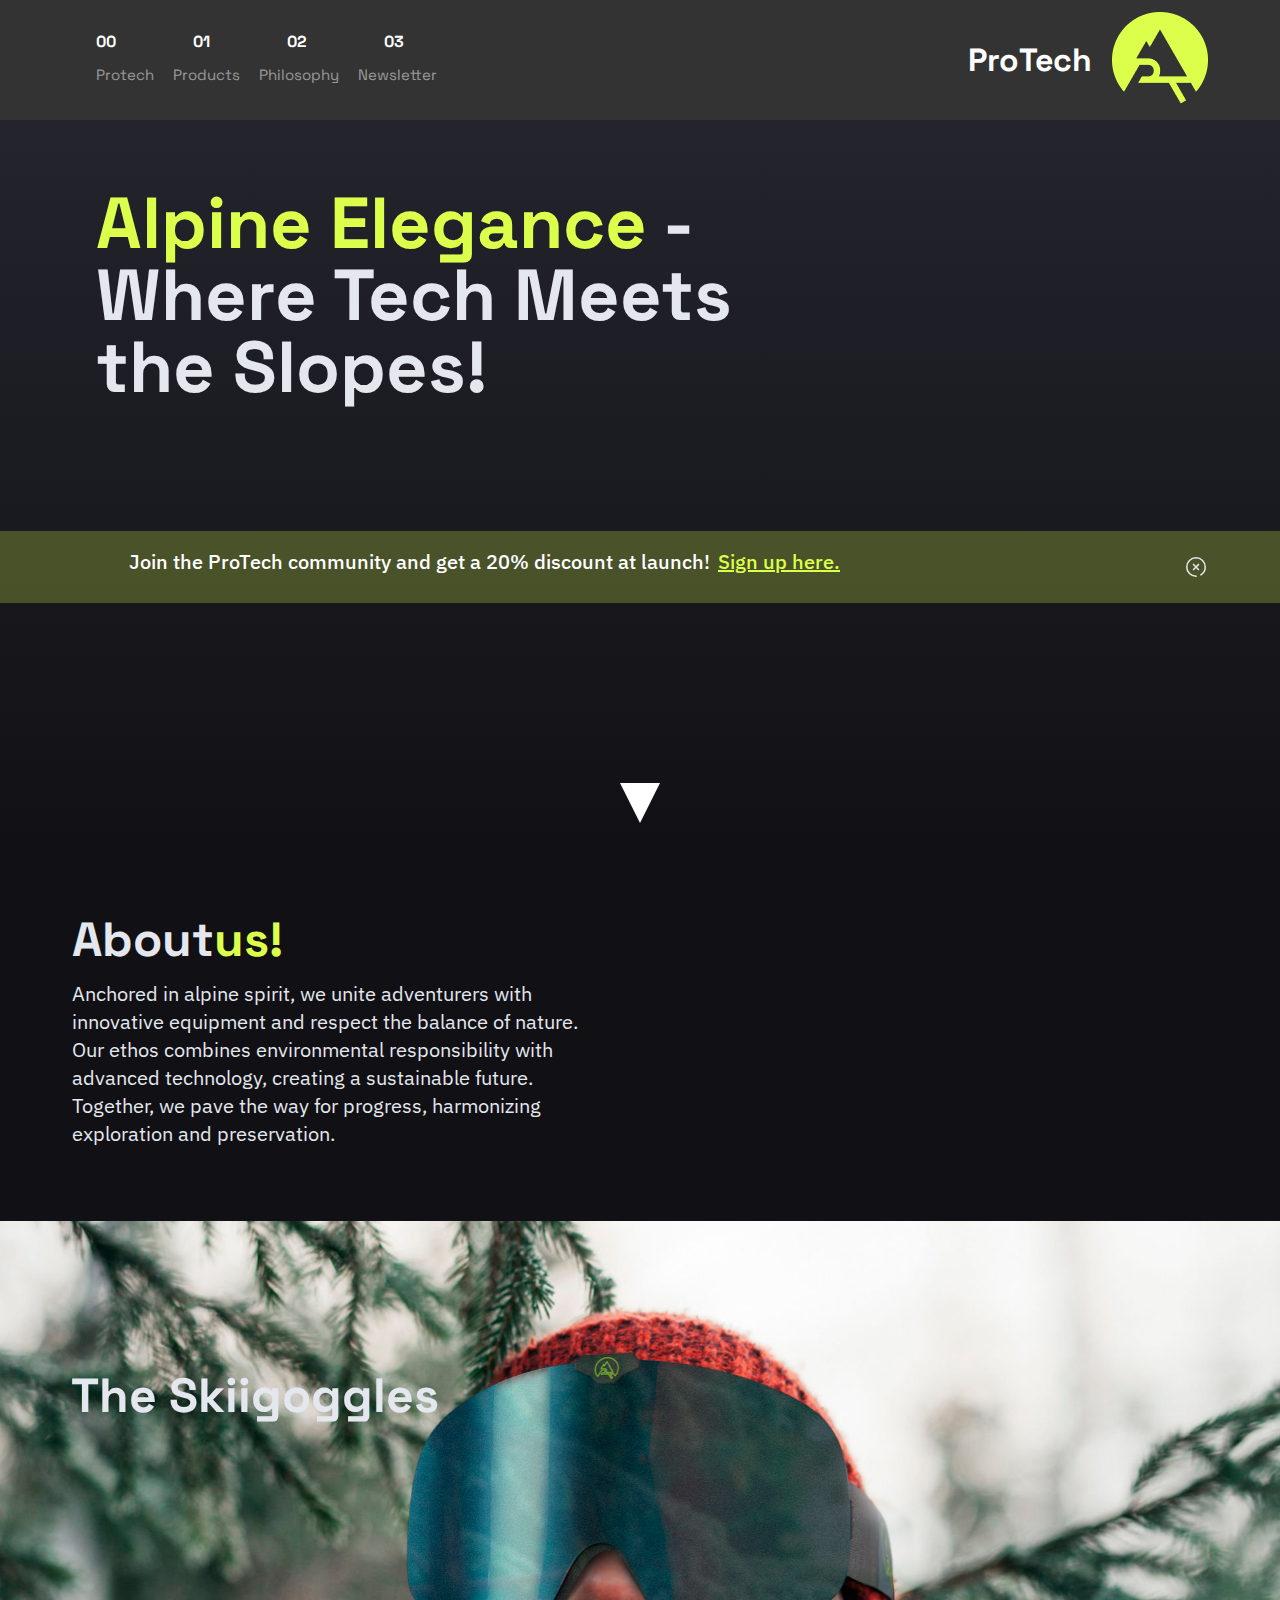
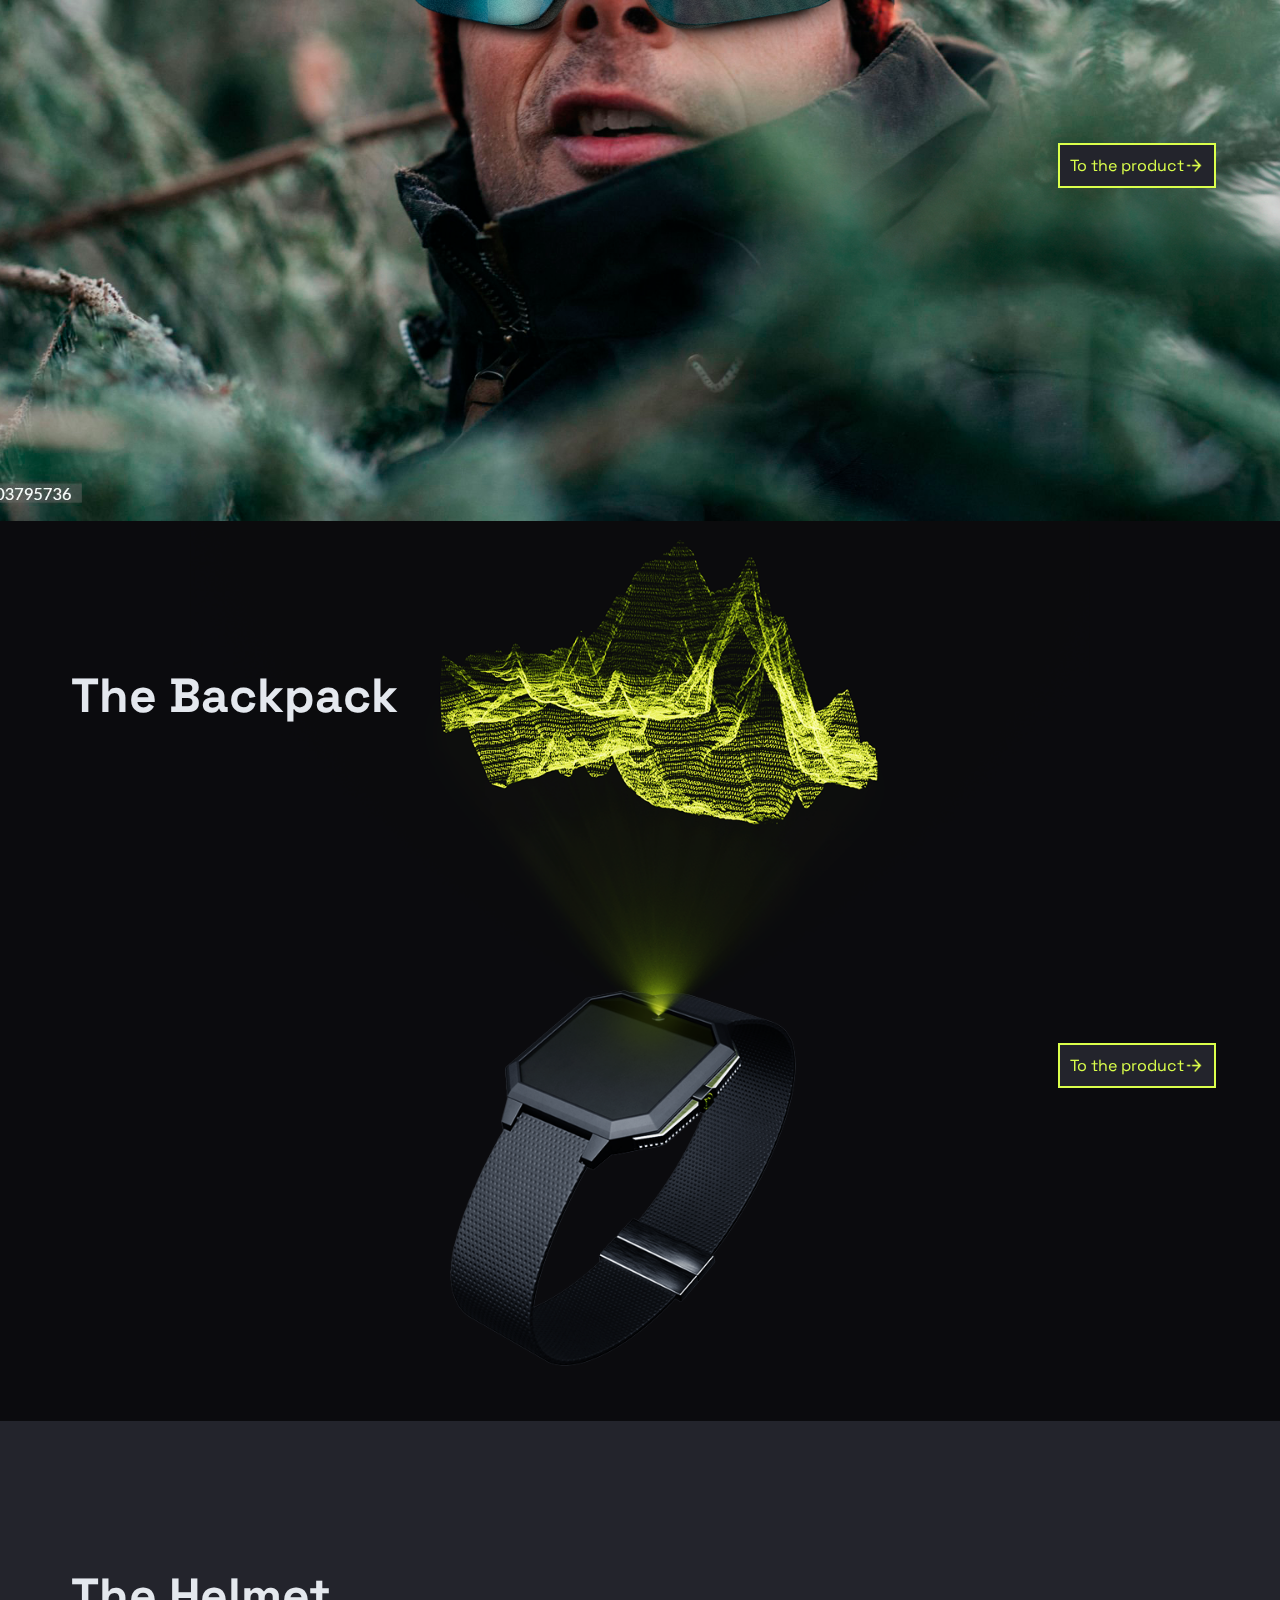
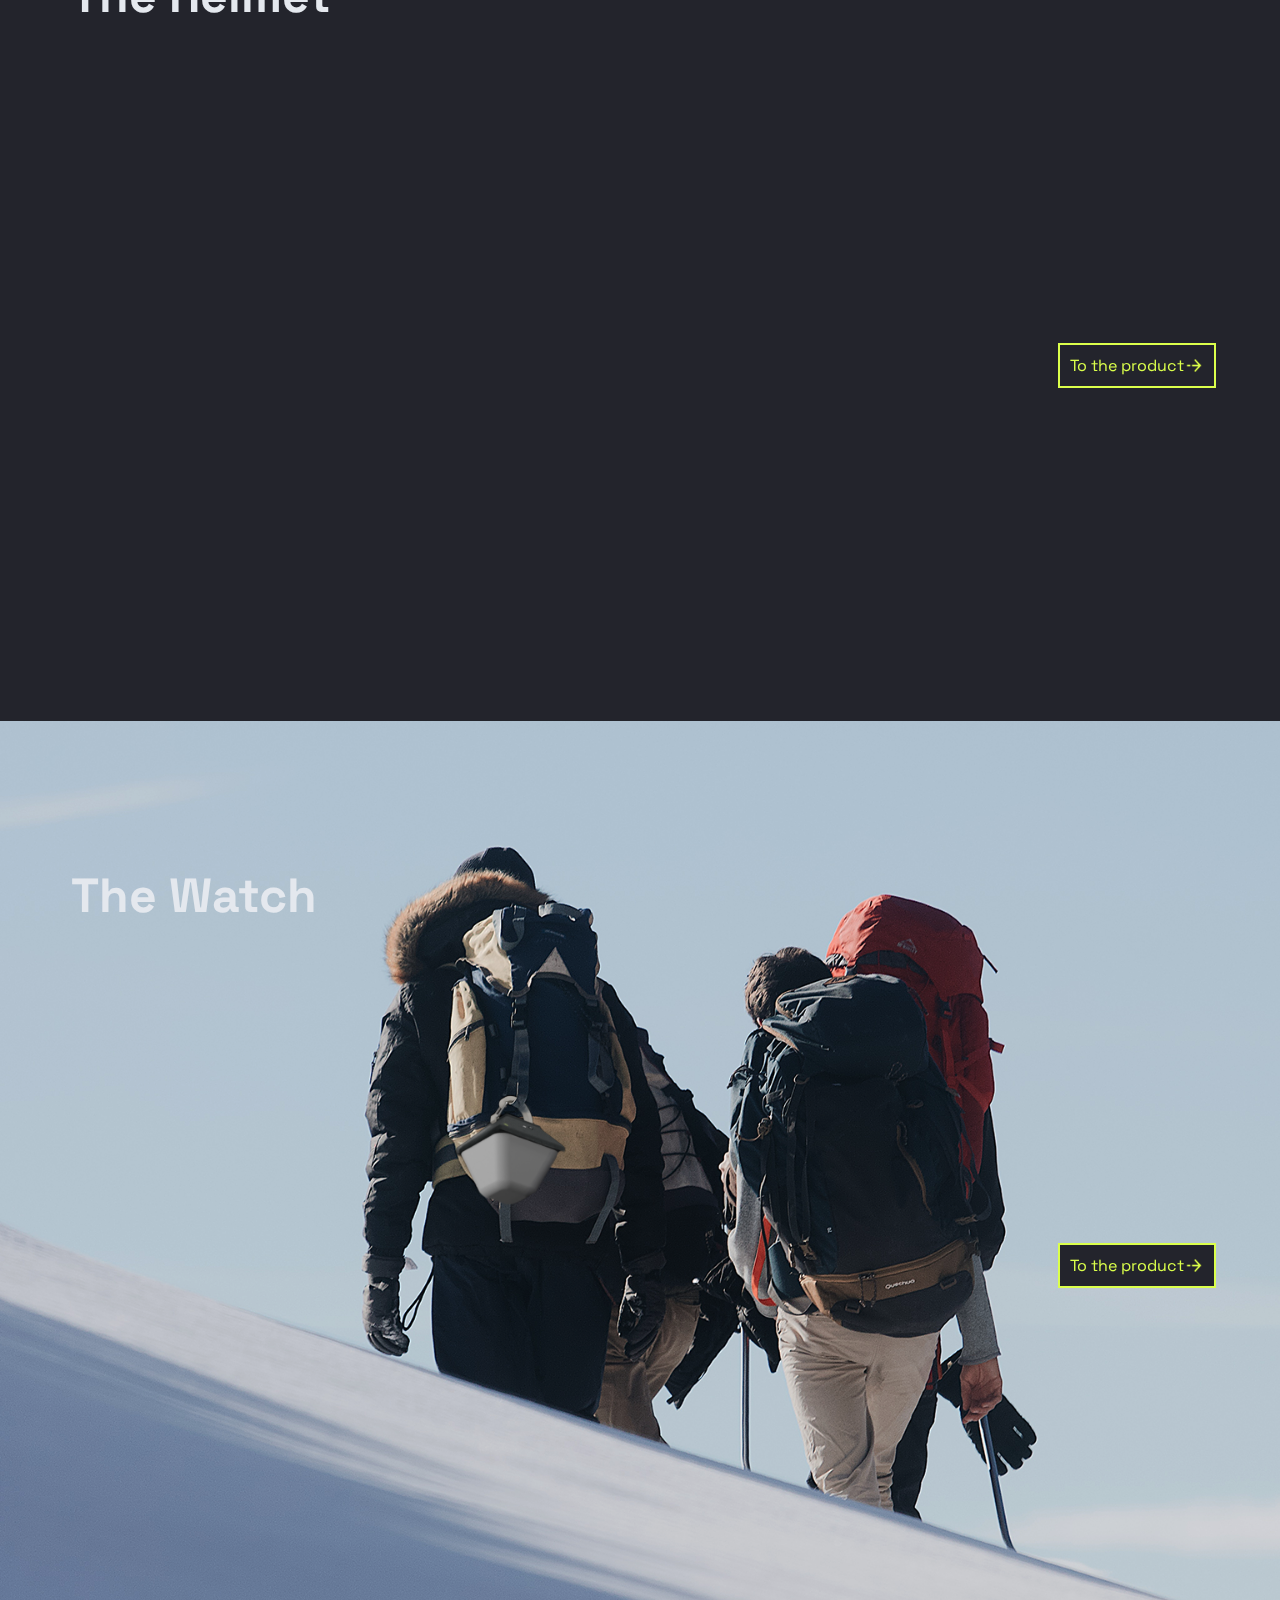
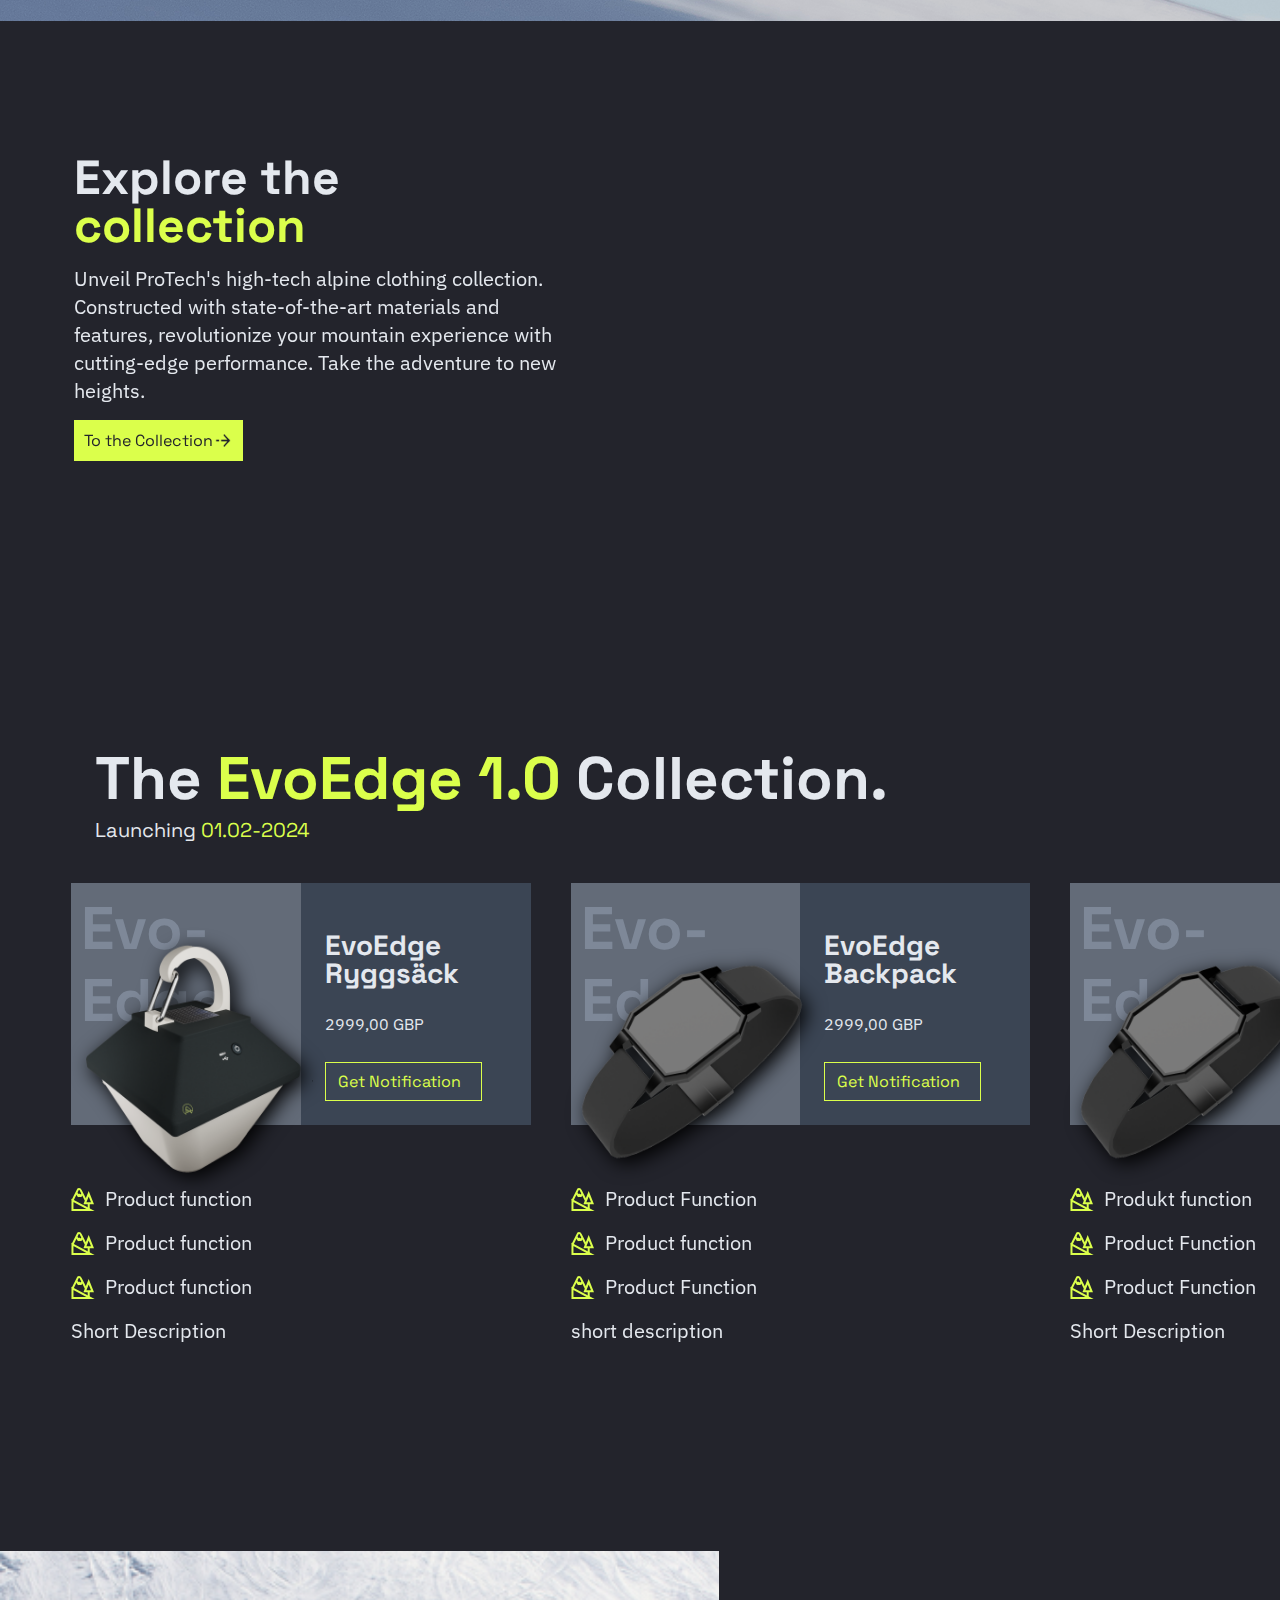
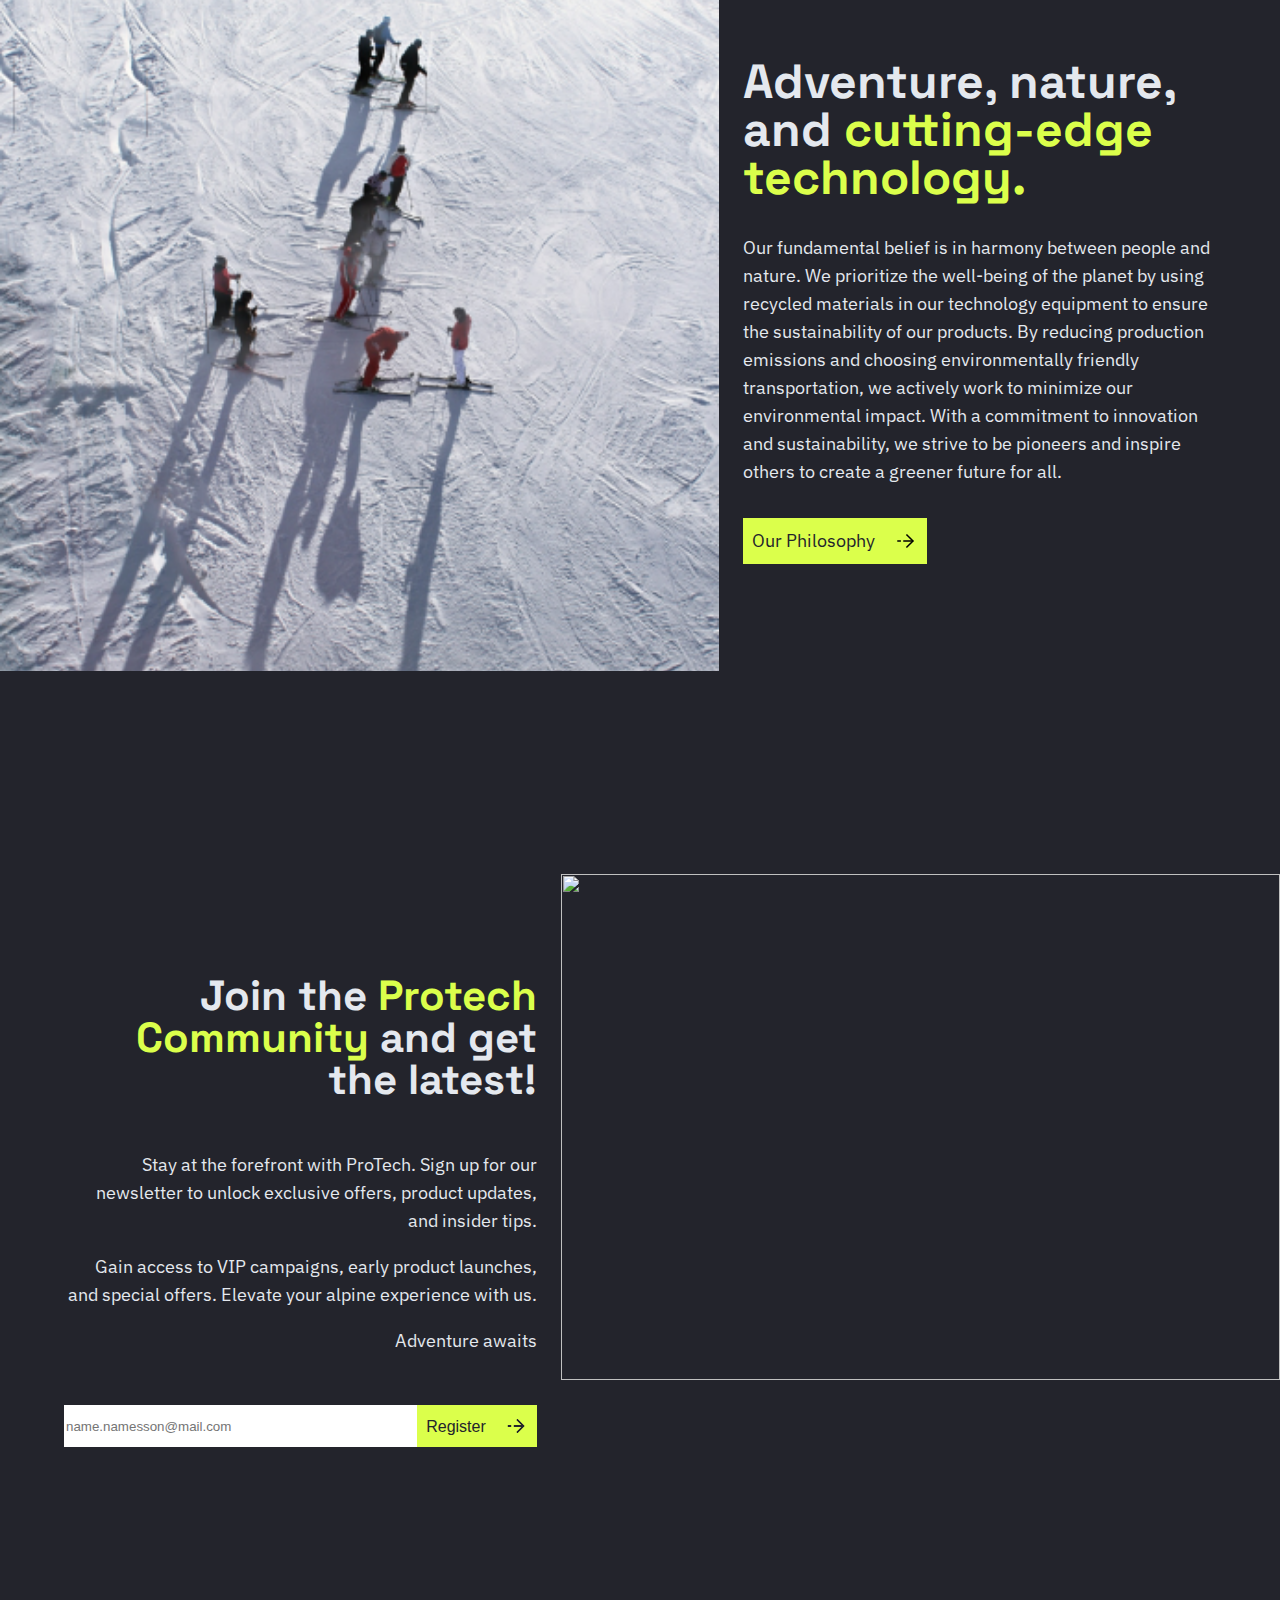
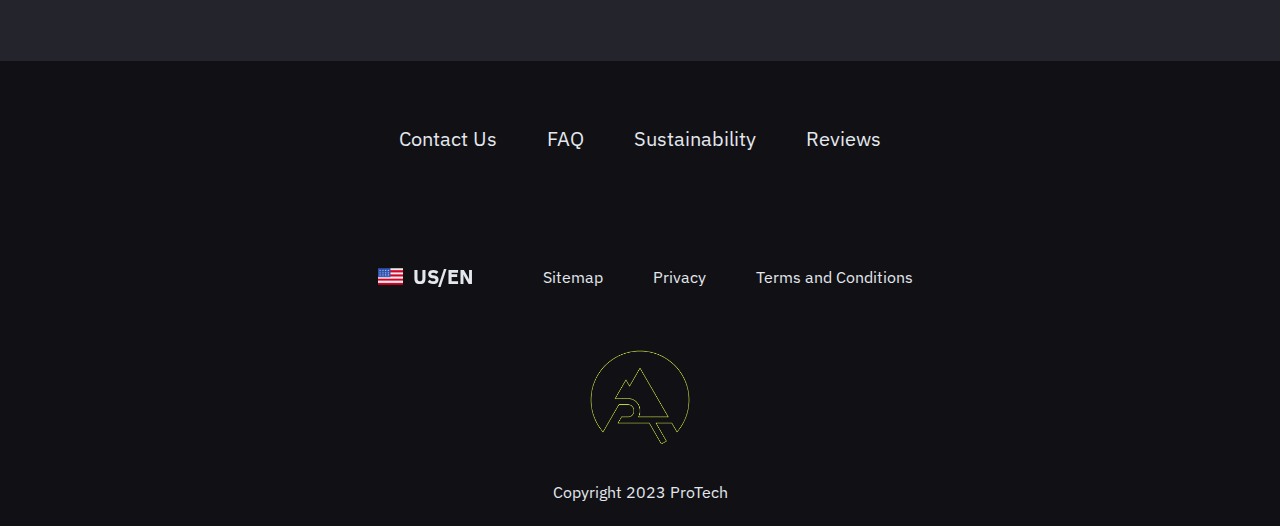
==== commit dece6e74: "added images from cg and updated some small css" ====
--- a/indexEN.html
+++ b/indexEN.html
@@ -192,7 +192,7 @@
                   <div class="bottom-text">Edge</div>
                   <img
                     class="floating-image"
-                    src="images/watchnobg.png"
+                    src="images/LampCarousel.png"
                     alt=""
                   />
                 </div>
--- a/styles.css
+++ b/styles.css
@@ -140,31 +140,30 @@
   padding: 50px 0px 24px 0px;
   height: 100vh;
   object-fit: cover;
-
   background-image: linear-gradient(
       180deg,
       rgba(17, 17, 21, 0) 20%,
       rgba(17, 17, 21, 1) 100%
     ),
-    url(images/snowboard.jpg);
+    url(images/snowboard.png);
   background-size: cover;
-  background-position: center;
-  display: flex;
-  align-items: center;
+  background-position: 65% 61%;
+  display: flex;
   position: relative;
   flex-direction: column;
-  gap: 5em;
+  gap: 3em;
 }
 
 .newsletterBanner p {
   display: inline-block;
   gap: 8px;
   flex: 1 0 0;
-  font-family: IBM Plex Sans;
+  font-family: "IBM Plex Sans";
   font-size: 16px;
+  line-height: 23px;
   font-style: normal;
   font-weight: 400;
-
+  margin: 0px;
   height: 50px;
   color: #fff;
 }
@@ -296,16 +295,16 @@
 }
 
 .goggles {
-  background-image: url(images/goggles.jpg);
+  background-image: url(images/goggles1.png);
 }
 .watch {
-  background-image: url(images/watch.jpg);
+  background-image: url(images/ClockHologram.png);
 }
 .helmet {
-  background-image: url(images/helmet.jpg);
+  background-image: url(images/goggles.png);
 }
 .backpack {
-  background-image: url(images/backpack.jpg);
+  background-image: url(images/LampShowcase.png);
 }
 .hidden-mobile {
   display: none;
@@ -657,8 +656,11 @@
 }
 
 @media (max-width: 380px) {
+  .hero-image {
+    gap: 2.5em;
+  }
   .main-title h1 {
-    font-size: 42px;
+    font-size: 37px;
   }
   .newsletterBanner {
     height: auto;
@@ -701,7 +703,16 @@
     width: 100%;
   }
 }
-
+@media (min-width: 548px) and (max-width: 600px) {
+  .hero-image {
+    gap: 5em;
+  }
+}
+@media (min-width: 600px) and (max-width: 991px) {
+  .hero-image {
+    gap: 9em;
+  }
+}
 @media (min-width: 400px) {
   .product-carousel {
     padding: 87px 0px 87px 24px !important;
@@ -721,6 +732,10 @@
 }
 
 @media (min-width: 992px) {
+  .main-title h1 {
+    font-size: 72px;
+    line-height: 72px;
+  }
   .about-us .text {
     font-family: "IBM Plex Sans";
     font-size: 20px;
@@ -914,10 +929,10 @@
   }
 
   .hero-image {
-    padding: 5x0px 0px 24px 0px;
+    padding: 50px 0px 24px 0px;
     flex-direction: column;
     align-items: start;
-    gap: 5em;
+    gap: 8em;
   }
 
   .main-title {
@@ -1018,10 +1033,12 @@
     line-height: 42px;
     text-align: right;
   }
-
+  .signupWrapper .text p {
+  }
   .signupWrapper .text {
+    margin: 0px;
     font-family: "IBM Plex Sans";
-    font-size: 20px;
+    font-size: 18px;
     font-style: normal;
     font-weight: 400;
     line-height: 28px; /* 140% */
@@ -1053,10 +1070,11 @@
   }
   .communitywrapper p {
     font-family: "IBM Plex Sans";
-    font-size: 20px;
+    font-size: 18px;
     font-style: normal;
     font-weight: 400;
     line-height: 28px;
+    margin: 0px;
   }
 
   .communityimg {
@@ -1072,7 +1090,7 @@
   }
   .communityimg img {
     width: 100%;
-    height: 75%;
+    height: 80%;
     object-fit: cover;
   }
 }
